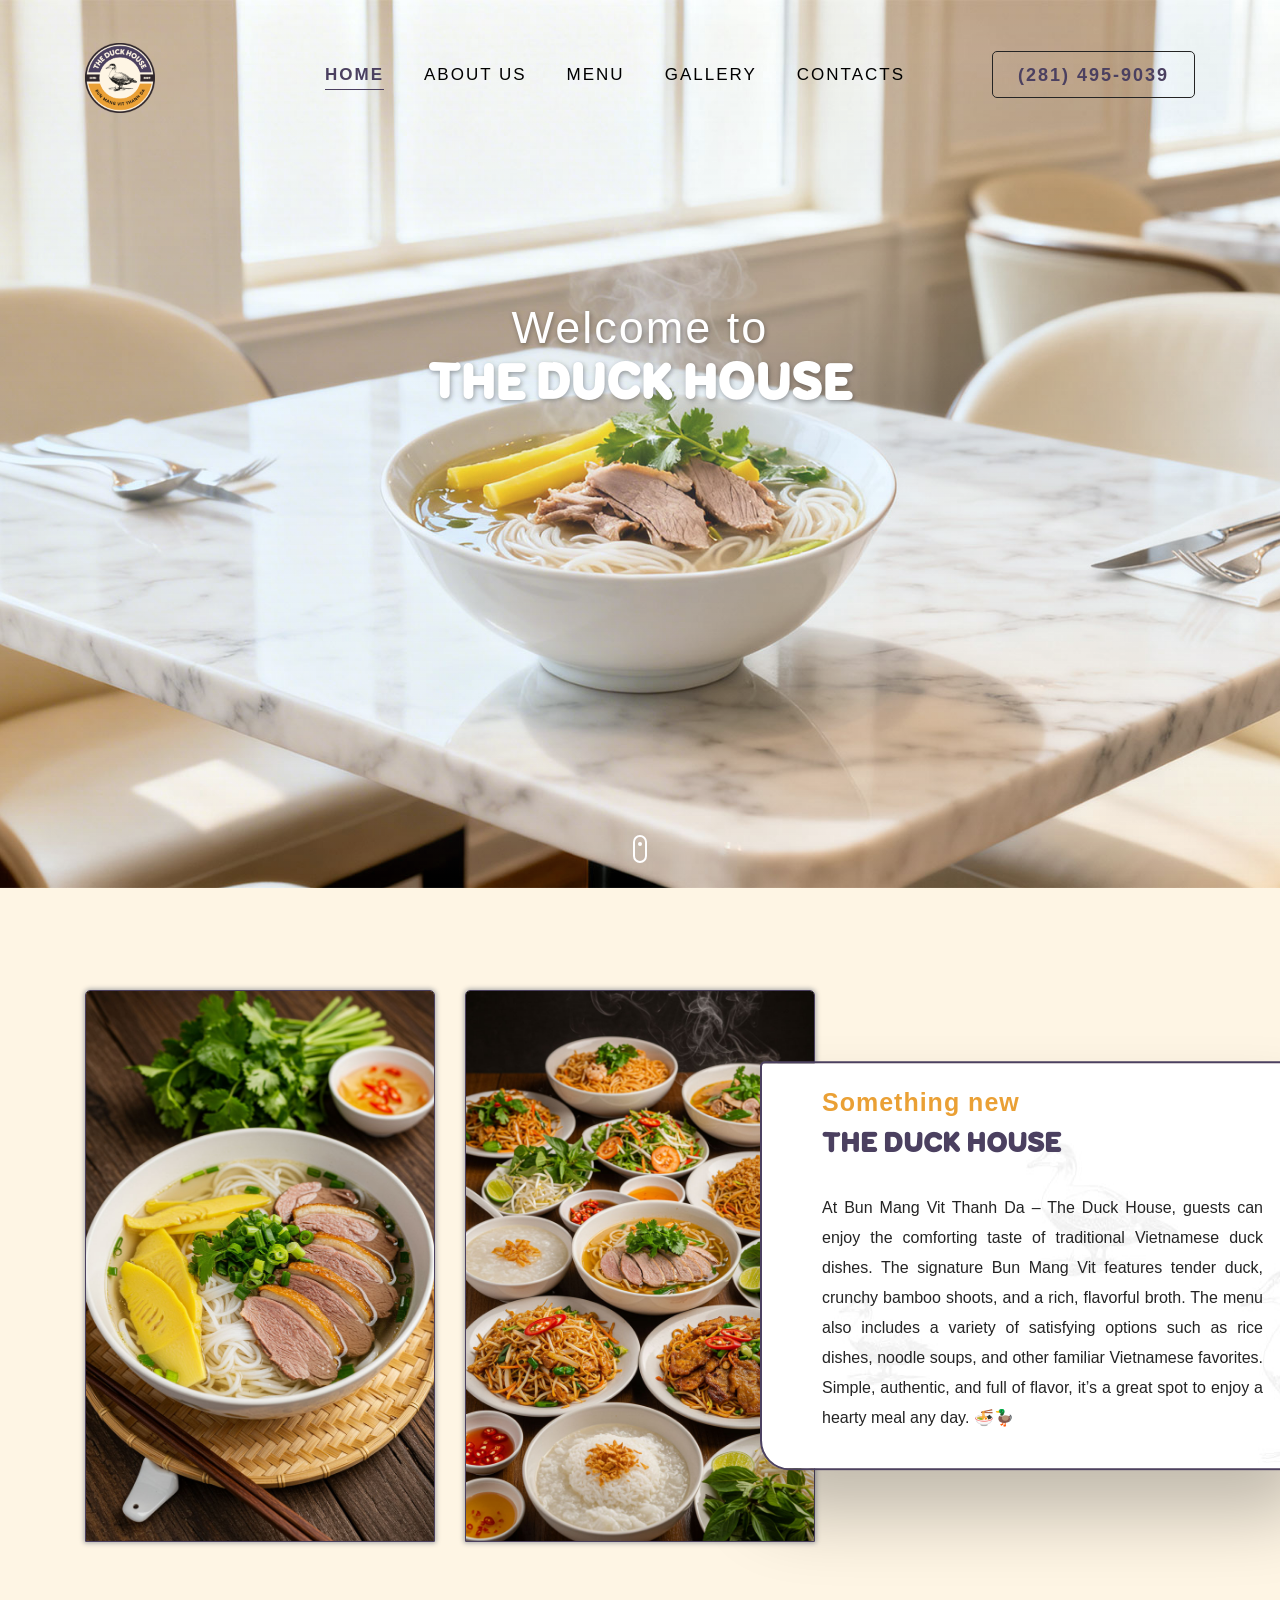
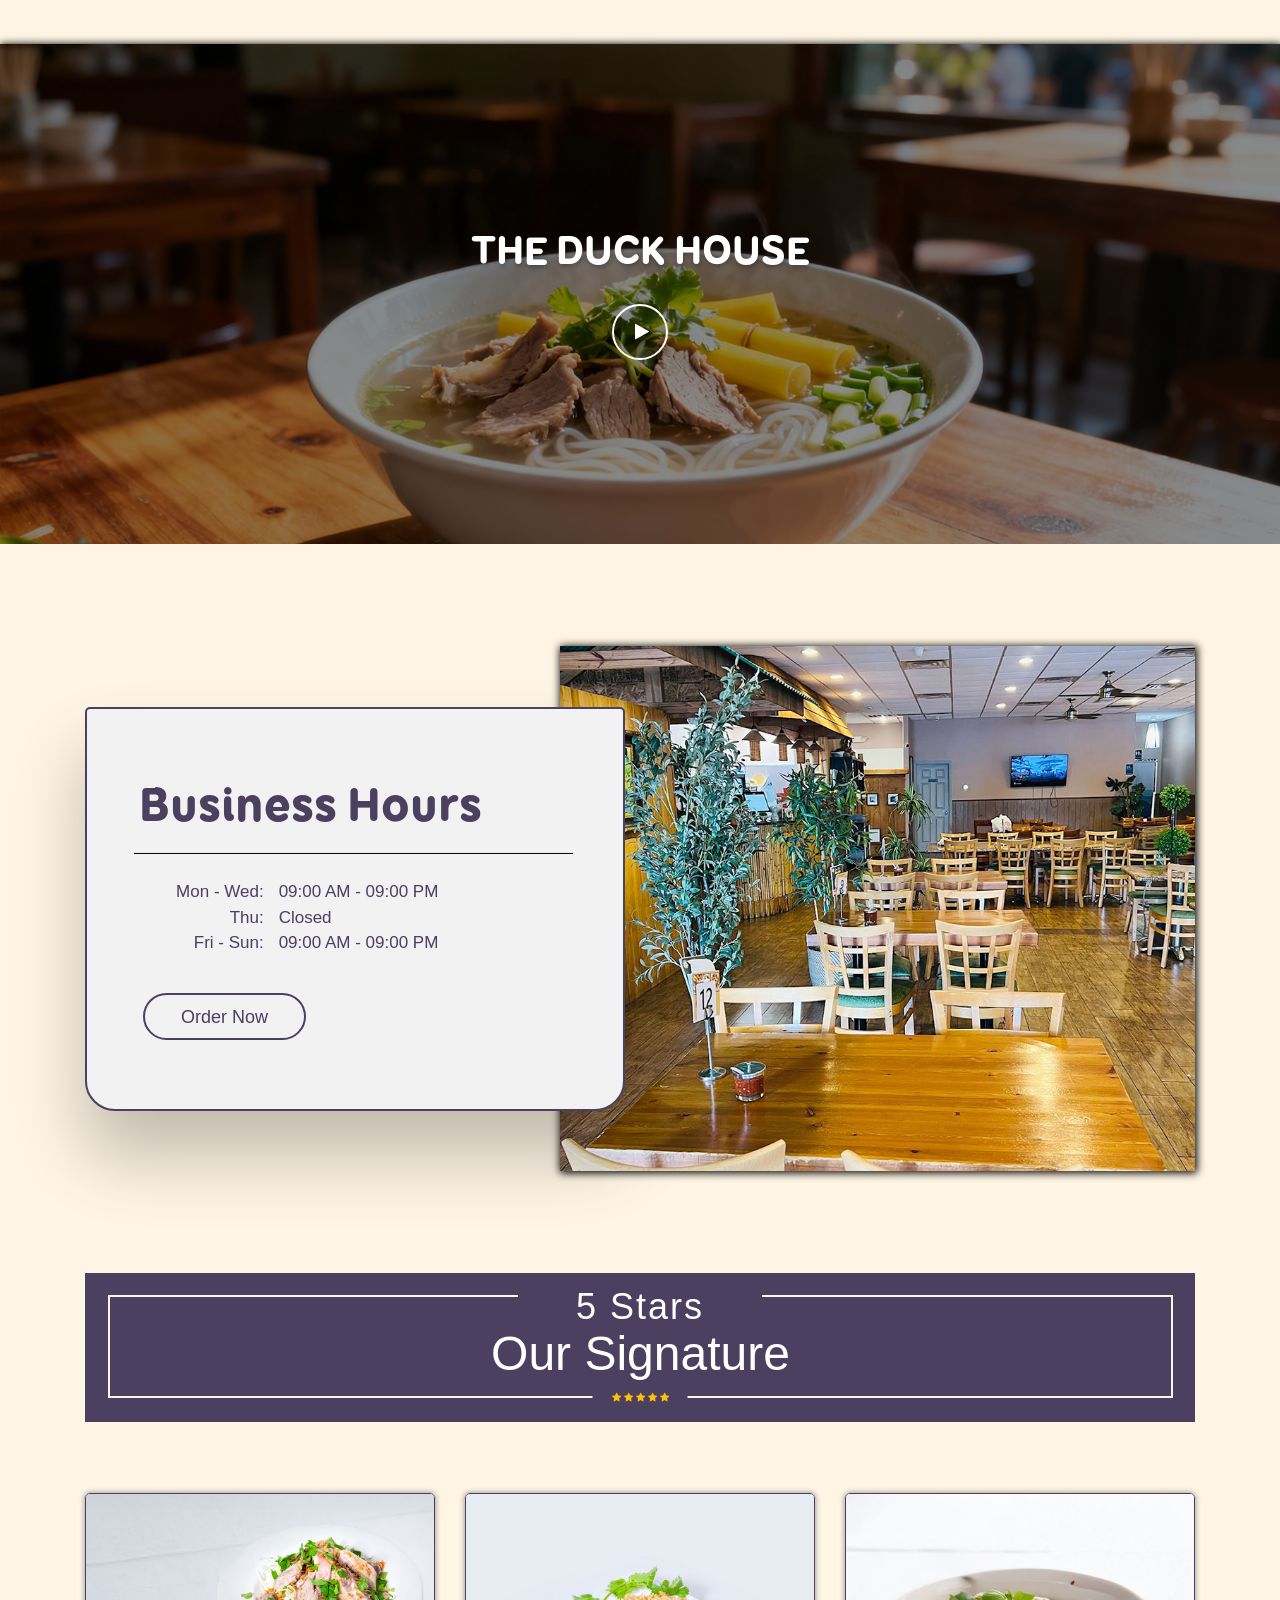
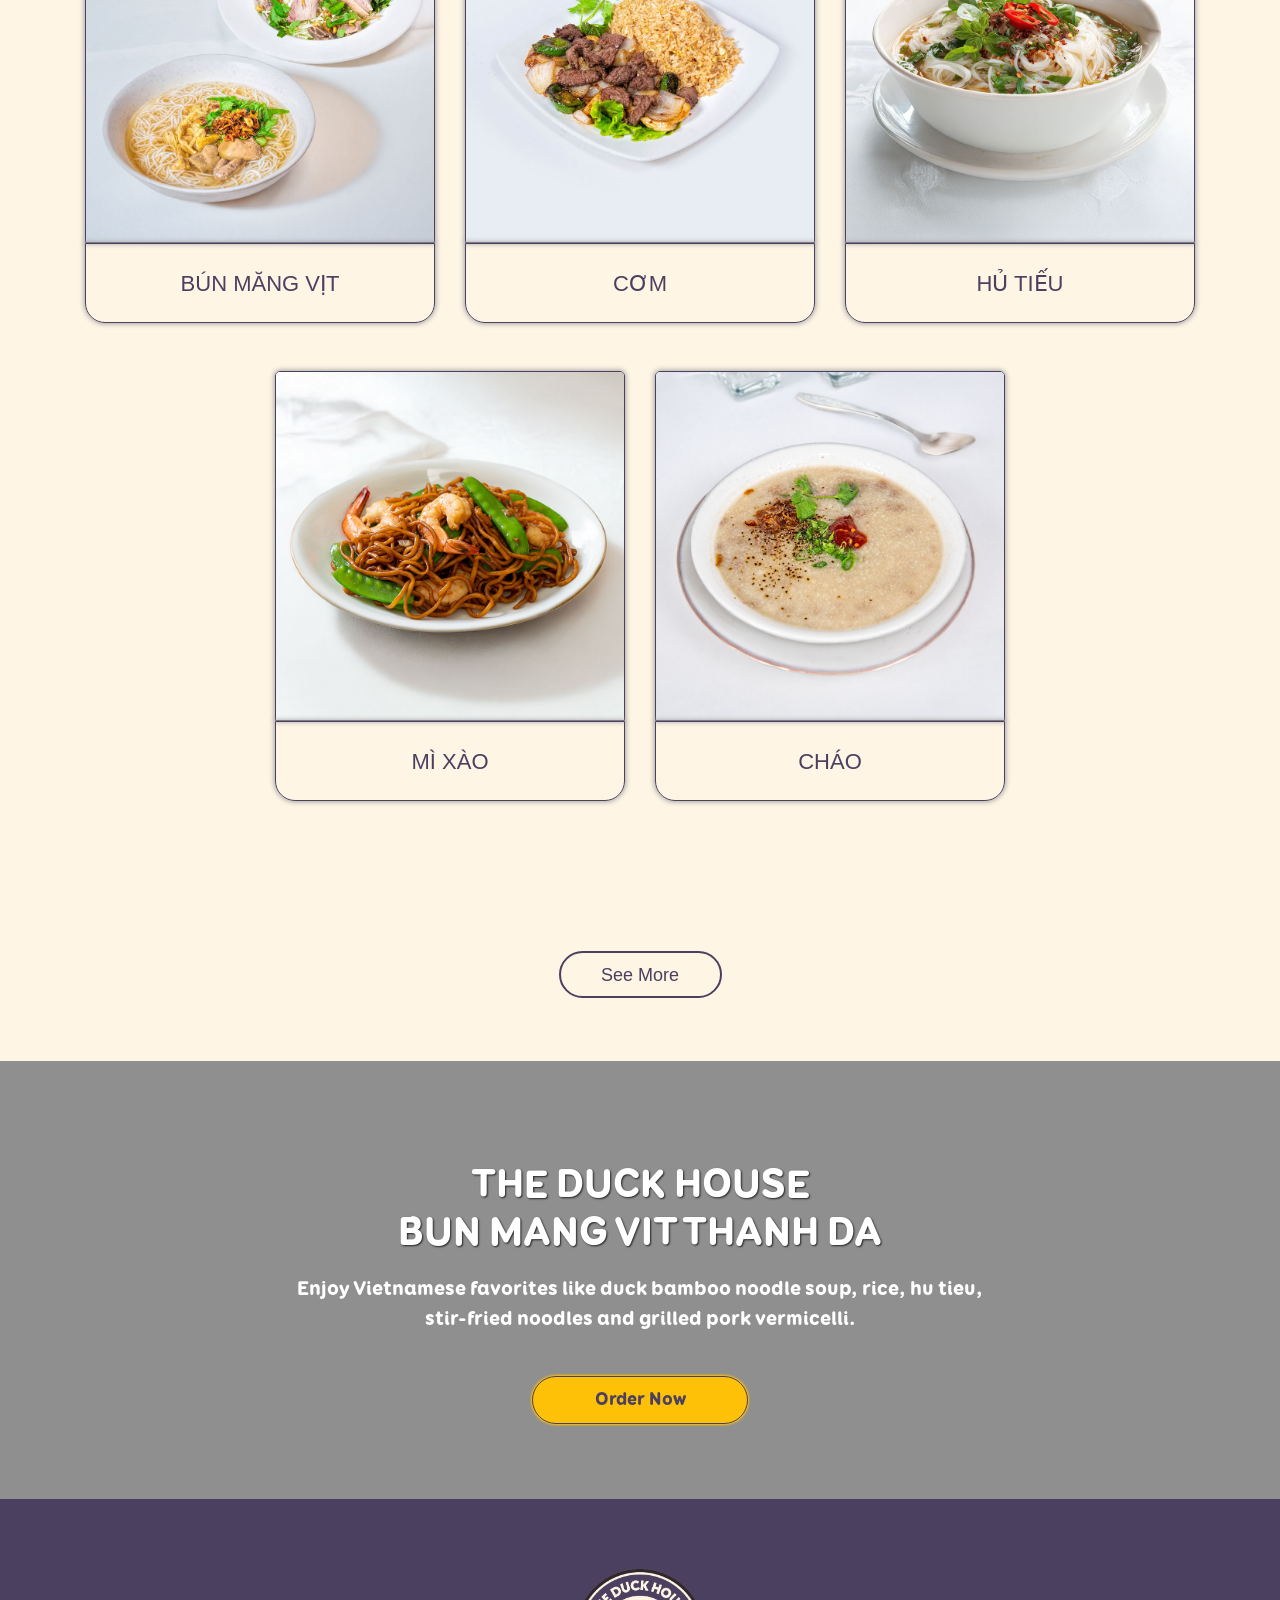
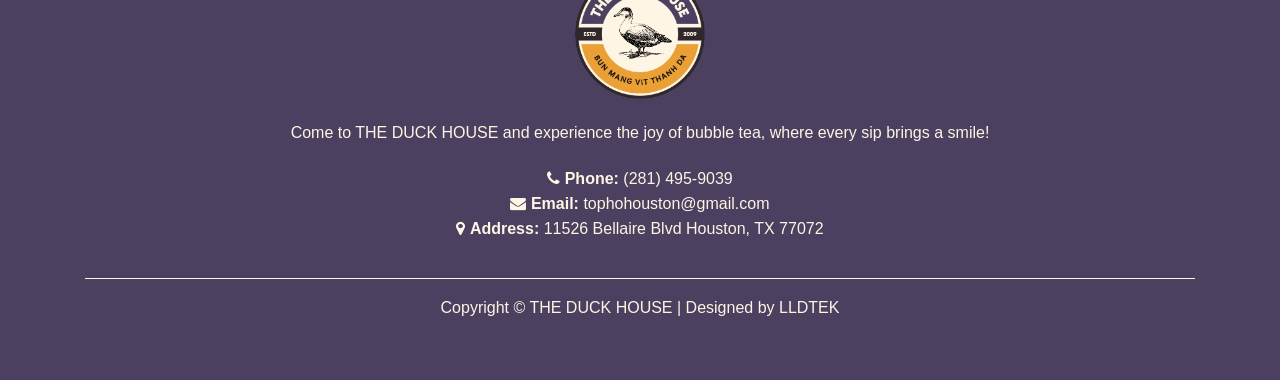
==== index.html @ 7f3cba4d "D-01" ====
<!DOCTYPE html>
<html lang="en">
<head>
<title>BUN MANG VIT THANH DA - THE DUCK HOUSE</title>
<meta charset="utf-8">
<meta http-equiv="X-UA-Compatible" content="IE=edge">
<meta name="description" content="BUN MANG VIT THANH DA - THE DUCK HOUSE">
<meta name="viewport" content="width=device-width, initial-scale=1">

<meta property="og:image" content="images/bun-mang-vit-thanh-da-the-duck-house-thumbnail.jpg">

<link rel="stylesheet" type="text/css" href="styles/bootstrap-4.1.2/bootstrap.min.css">
<link href="plugins/font-awesome-4.7.0/css/font-awesome.min.css" rel="stylesheet" type="text/css">
<link rel="stylesheet" type="text/css" href="plugins/OwlCarousel2-2.2.1/owl.carousel.css">
<link rel="stylesheet" type="text/css" href="plugins/OwlCarousel2-2.2.1/owl.theme.default.css">
<link rel="stylesheet" type="text/css" href="plugins/OwlCarousel2-2.2.1/animate.css">
<link rel="icon" href="images/bun-mang-vit-thanh-da-the-duck-house-favicon.svg">
<link href="plugins/colorbox/colorbox.css" rel="stylesheet" type="text/css">
<link href="plugins/jquery-datepicker/jquery-ui.css" rel="stylesheet" type="text/css">
<link href="plugins/jquery-timepicker/jquery.timepicker.css" rel="stylesheet" type="text/css">
<link rel="stylesheet" href="../../assets/vendors/themify-icons/css/themify-icons.css">    
<link rel="stylesheet" type="text/css" href="styles/main_styles.css">
<link rel="stylesheet" type="text/css" href="styles/responsive.css">

<link href="font/font-main/font-awesome.css" rel="stylesheet" type="text/css">

</head>
<body>

<div class="super_container">
	
	<!-- Header -->

	<header class="header">
		<div class="container">
			<div class="row">
				<div class="col">
					<div class="header_content d-flex flex-row align-items-center justify-content-start">
						<div class="logo">
							<a href="#">
								<img src="images/bun-mang-vit-thanh-da-the-duck-house-logo.png" style="width: 70px">
							</a>
						</div>
						<nav class="main_nav">
							<ul class="d-flex flex-row align-items-center justify-content-start">
								<li><a href="index.html" class="active">home</a></li>
								<li><a href="abouts.html">about us</a></li>
								<li><a href="menu.html">menu</a></li>
								<li><a href="gallery.html">gallery</a></li>
								<li><a href="contacts.html">contacts</a></li>
							</ul>
						</nav>
						<div class="reservations_phone ml-auto"><a href="tel:+1(281) 495-9039" class="phone">(281) 495-9039</a></div>
					</div>
				</div>
			</div>
		</div>
	</header>

	<!-- Hamburger -->
	
	<div class="hamburger_bar trans_400 d-flex flex-row align-items-center justify-content-start">
		<div class="hamburger">
			<div class="menu_toggle d-flex flex-row align-items-center justify-content-start">
				<span>menu</span>
				<div class="hamburger_container">
					<div class="menu_hamburger">
						<div class="line_1 hamburger_lines" style="transform: matrix(1, 0, 0, 1, 0, 0);"></div>
						<div class="line_2 hamburger_lines" style="visibility: inherit; opacity: 1;"></div>
						<div class="line_3 hamburger_lines" style="transform: matrix(1, 0, 0, 1, 0, 0);"></div>
					</div>
				</div>
			</div>
		</div>
	</div>

	<!-- Menu -->

	<div class="menu trans_800">
		<div class="menu_content d-flex flex-column align-items-center justify-content-center text-center">
			<ul>
				<li><a href="index.html" class="active">home</a></li>
				<li><a href="abouts.html">about us</a></li>
				<li><a href="menu.html">menu</a></li>
				<li><a href="gallery.html">gallery</a></li>
				<li><a href="contacts.html">contacts</a></li>
			</ul>
		</div>
		<a href="tel:+1(281) 495-9039" class="menu_reservations_phone ml-auto">(281) 495-9039</a>
	</div>
	
	<!-- Home -->

	<div class="home">
		<div class="parallax_background parallax-window" data-parallax="scroll" data-image-src="images/bun-mang-vit-thanh-da-the-duck-house-banner-02.jpg" data-speed="0.8"></div>
		<div class="overlay-banner"></div>
		<div class="home_container">
			<div class="container">
				<div class="row">
					<div class="col">
						<div class="home_content text-center">
							<div class="home_subtitle page_subtitle">Welcome to</div>
							<div class="home_title"><h1>THE DUCK HOUSE</h1></div>
							<!-- <div class="home_text ml-auto mr-auto">
								<p>Lorem ipsum dolor sit amet, consectetur adipiscing elit. Donec malesuada lorem maximus mauris scelerisque, at rutrum nulla dictum. Ut ac ligula sapien. Suspendisse cursus faucibus finibus.</p>
							</div> -->
						</div>
					</div>
				</div>
			</div>
		</div>
		<div class="scroll_icon"></div>
	</div>

	<!-- Intro -->

	<div class="intro">
		<div class="container">
			<div class="row">
				<div class="col">
					<div class="intro_content" style="background: url(images/bg-02.jpg)">
						<div class="intro_subtitle page_subtitle_1"><b>Something new</b></div>
						<div class="intro_title"><h2>THE DUCK HOUSE</h2></div>
						<div class="intro_text" style="margin-right: -35px">
							<p>
								At Bun Mang Vit Thanh Da – The Duck House, guests can enjoy the comforting taste of traditional Vietnamese duck dishes. The signature Bun Mang Vit features tender duck, crunchy bamboo shoots, and a rich, flavorful broth. The menu also includes a variety of satisfying options such as rice dishes, noodle soups, and other familiar Vietnamese favorites. Simple, authentic, and full of flavor, it’s a great spot to enjoy a hearty meal any day. 🍜🦆
							</p>
						</div>
					</div>
					<div class="row">
						<div class="col-xl-4 col-md-6 intro_col">
							<div class="intro_image"><img src="images/bun-mang-vit-thanh-da-the-duck-house-about-01.jpg" alt=""></div>
						</div>
						<div class="col-xl-4 col-md-6 intro_col">
							<div class="intro_image"><img src="images/bun-mang-vit-thanh-da-the-duck-house-about-02.jpg" alt=""></div>
						</div>
					</div>
				</div>	
			</div>
		</div>
	</div>

	<!-- Video -->

	<div class="video_section">
		<div class="background_image" style="background-image:url(images/bun-mang-vit-thanh-da-the-duck-house-video-thumb.jpg)"></div>
		<div class="overlay-body"></div>
		<div class="video_section_content d-flex flex-column align-items-center justify-content-center text-center">
			<div class="video_section_title">THE DUCK HOUSE</div>
			<div class="video_section_icon"><a class="video_button" href="video/bun-mang-vit-thanh-da-the-duck-house-video-01.mp4"><i class="fa fa-play" aria-hidden="true"></i></a></div>
		</div>
	</div>

	<!-- Signature Dish -->

	<div class="sig">
		<div class="sig_content_container">
			<div class="container">
				<div class="row">
					<div class="col-lg-6">
						<div class="sig_content">
							<!-- <div class="sig_subtitle page_subtitle_1">Something new</div> -->
							<div class="sig_title"><h1>Business Hours</h1></div>
							<!-- <div class="rating_r sig_rating rating_r_5"><i></i><i></i><i></i><i></i><i></i></div> -->
							<hr class="hr-r">
							<!-- <div class="sig_name_container d-flex flex-row align-items-start justify-content-start">
								<div class="sig_name">Pho W/ Beef</div>
								<div class="sig_price ml-auto"></div>
							</div> -->
							<div class="sig_content_list row">								
								<!-- <ul class="d-flex flex-row align-items-center justify-content-start">
									<li>Pork</li>
									<li>Tenderloin</li>
									<li>Green Pepper</li>
									<li>Veggies</li>
								</ul> -->
								<div class="col-5 col-lg-4 text-right text_time">
									<div>Mon - Wed: </div>
									<div>Thu: </div>
									<div>Fri - Sun: </div>
								</div>
								<div class="col-7 col-lg-8 text-left text_time px-0">
									<div>09:00 AM - 09:00 PM</div>
									<div>Closed</div>
									<div>09:00 AM - 09:00 PM</div>
								</div>
							</div>
							<div class="button sig_button trans_200"><a target=_blank href="">Order Now</a></div>
						</div>
					</div>
				</div>
			</div>
		</div>
		<div class="sig_image_container">
			<div class="container">
				<div class="row">
					<div class="col-lg-7 offset-lg-5 some2">
						<div class="sig_image">
							<div class="background_image" style="background-image:url(images/bun-mang-vit-thanh-da-the-duck-house-business-hours-02.jpg)"></div>
							<img src="images/bun-mang-vit-thanh-da-the-duck-house-business-hours-02.jpg" alt="">
						</div>
					</div>
				</div>
			</div>
		</div>
	</div>

	<!-- The Menu -->

	<div class="themenu">
		<div class="container">
			<div class="row">
				<div class="col">
					<div class="themenu_title_bar_container">
						<div class="themenu_stars text-center page_subtitle_2">5 Stars</div>
						<div class="themenu_rating text-center">
							<div class="rating_r rating_r_5"><i></i><i></i><i></i><i></i><i></i></div>
						</div>
						<div class="themenu_title_bar d-flex flex-column align-items-center justify-content-center">
							<div class="themenu_title">Our Signature</div>
						</div>
					</div>
				</div>
			</div>
			
			<div class="row themenu_row justify-content-center">
				<div class="col-lg-4 themenu_column mb-5">
					<div class="intro_image"><img src="images/bun-mang-vit-thanh-da-the-duck-house-menu-bun.jpg" alt=""></div>
					<div class="themenu_col">
						<div class="themenu_col_title">BÚN MĂNG VỊT</div>
					</div>
				</div>
				<div class="col-lg-4 themenu_column mb-5">
					<div class="intro_image"><img src="images/bun-mang-vit-thanh-da-the-duck-house-menu-com.jpg" alt=""></div>
					<div class="themenu_col">
						<div class="themenu_col_title">CƠM</div>
					</div>
				</div>
				<div class="col-lg-4 themenu_column mb-5">
					<div class="intro_image"><img src="images/bun-mang-vit-thanh-da-the-duck-house-menu-hu-tieu.jpg" alt=""></div>
					<div class="themenu_col">
						<div class="themenu_col_title">HỦ TIẾU</div>
					</div>
				</div>
				<div class="col-lg-4 themenu_column mb-5">
					<div class="intro_image"><img src="images/bun-mang-vit-thanh-da-the-duck-house-menu-mi-xao.jpg" alt=""></div>
					<div class="themenu_col">
						<div class="themenu_col_title">MÌ XÀO</div>
					</div>
				</div>
				<div class="col-lg-4 themenu_column mb-5">
					<div class="intro_image"><img src="images/bun-mang-vit-thanh-da-the-duck-house-menu-chao.jpg" alt=""></div>
					<div class="themenu_col">
						<div class="themenu_col_title">CHÁO</div>
					</div>
				</div>
				<!-- <div class="col-lg-4 themenu_column mb-5">
					<div class="intro_image"><img src="images/bun-mang-vit-thanh-da-the-duck-house-menu-appetizer.jpg" alt=""></div>
					<div class="themenu_col">
						<div class="themenu_col_title">APPETIZER</div>
					</div>
				</div>
				<div class="col-lg-4 themenu_column mb-5">
					<div class="intro_image"><img src="images/bun-mang-vit-thanh-da-the-duck-house-menu-salad.jpg" alt=""></div>
					<div class="themenu_col">
						<div class="themenu_col_title">SALAD</div>
					</div>
				</div>
				<div class="col-lg-4 themenu_column mb-5">
					<div class="intro_image"><img src="images/bun-mang-vit-thanh-da-the-duck-house-menu-drink.jpg" alt=""></div>
					<div class="themenu_col">
						<div class="themenu_col_title">DRINKS</div>
					</div>
				</div> -->

							
				
			
				
				<!-- <div class="col-lg-3 themenu_column">
					<div class="intro_image"><img src="images/88-saigon-pho-banh-mi-signature-03-01.jpg" alt=""></div>
					<div class="themenu_col">
						<div class="themenu_col_title">House Special</div>
						<div class="dish_list">
			
							<div class="dish">
								<div class="dish_title_container d-flex flex-xl-row flex-column align-items-start justify-content-start">
									<div class="dish_title">H1. Grilled Pork Chop w/ Rice</div>
									<div class="dish_price">$15.88</div>
								</div>
								<div class="dish_contents">
									<ul class="d-flex flex-row align-items-start justify-content-start flex-wrap">
										<li>Sear-grilled pork chop served w/ sweet and sour salad, cucumbers, tomatoes, and steamed
											white broken rice</li>
									</ul>
								</div>
								<!-- <div class="dish_order"><a href="#">Order Now</a></div> --
							</div>
			
							<div class="dish">
								<div class="dish_title_container d-flex flex-xl-row flex-column align-items-start justify-content-start">
									<div class="dish_title">H2. Grilled Pork w/ Shredded Pork Skin and Egg Meatloaf</div>
									<div class="dish_price">$17.88</div>
								</div>
								<div class="dish_contents">
									<ul class="d-flex flex-row align-items-start justify-content-start flex-wrap">
										<li>Sear-grilled pork chop served w/ sweet and sour salad, cucumbers, tomatoes, shredded
											pork
											skin, egg meatloaf, fish sauce and steamed white broken rice</li>
									</ul>
								</div>
								<!-- <div class="dish_order"><a href="#">Order Now</a></div> --
							</div>
			
							<div class="dish">
								<div class="dish_title_container d-flex flex-xl-row flex-column align-items-start justify-content-start">
									<div class="dish_title">H3. Grilled Pork Vermicelli</div>
									<div class="dish_price">$16.88</div>
								</div>
								<div class="dish_contents">
									<ul class="d-flex flex-row align-items-start justify-content-start flex-wrap">
										<li>Grilled pork meat topped w/ sweet and sour salad, served with shiso and perilla mixed
											salad
											and rice vermicelli</li>
									</ul>
								</div>
								<!-- <div class="dish_order"><a href="#">Order Now</a></div> --
							</div>
			
						</div>
					</div>
					<div class="intro_image"><img src="images/88-saigon-pho-banh-mi-signature-03-02.jpg" alt=""></div>
				
				</div> -->
			</div>
			<div class="row load_more_row">
				<div class="col">
					<div class="button load_more_button ml-auto mr-auto trans_200"><a target=_blank href="menu.html">See More</a></div>
				</div>
			</div><br><br><br>
		</div>		
	</div>

	<!-- Reservations -->

	<div class="reservations text-center">
		<div class="parallax_background parallax-window" data-parallax="scroll" data-image-src="images/bun-mang-vit-thanh-da-the-duck-house-review-01.jpg" data-speed="0.8"></div>
		<div class="overlay-body"></div>
		<div class="container">
			<div class="row justify-content-center">
				<div class="col-lg-8">
					<div class="reservations_content d-flex flex-column align-items-center justify-content-center fontvl">						
						<div class="res_title mb-3">THE DUCK HOUSE<br>BUN MANG VIT THANH DA</div>
						<div class="text-base">Enjoy Vietnamese favorites like duck bamboo noodle soup, rice, hu tieu, stir-fried noodles and grilled pork vermicelli.</div>
						<!-- <div class="res_form_container">
							<form action="#" id="res_form" class="res_form">
								<div class="d-flex flex-sm-row flex-column align-items-center justify-content-start">
									 <input type="text" id="datepicker" class="res_input" required="required"> -->
									<!-- <input type="text" class="res_input timepicker" required="required"> -->
									<!-- <select class="res_select">
										<option disabled="" selected="">2 person</option>
										<option>3 person</option>
										<option>4 person</option>
										<option>5 person</option>
										<option>6 person</option>
									</select> 
								</div>
								<button class="res_button"><a href="tel:+1(000) 000-0000" style="color: #fff">Make a Reservation</a></button>
							</form>
						</div> -->
						<button class="res_button"><a target=_blank href="" style="color: #4b4060">Order Now</a></button>
					</div>
				</div>
			</div>
		</div>		
	</div>

	<!-- Back to top button -->
    <!-- <a class="btn-scroll" id="button-top"><i class="ti-arrow-up"></i></a> -->
    <!-- Button control -->
     

	<footer class="footer">
		<div class="container">
			<div class="row text-center">

				<div class="col-lg-12 footer_col">
					<div class="footer_logo">
						<img src="images/bun-mang-vit-thanh-da-the-duck-house-logo.png" style="width: 130px">
					</div>
					<br>
					<div class="footer_contact_text">
						Come to THE DUCK HOUSE and experience the joy of bubble tea, where every sip brings a smile!
					</div>
					<br>
					<ul>
						<li class="d-flex flex-row align-items-start justify-content-center">
							<div class="footer_contact_text"><i class="fa fa-phone"> </i>
								<b>Phone:</b><a style="color: #fef5e4" href="tel:+1(281) 495-9039"> (281) 495-9039</a></div>
						</li>
						<li class="d-flex flex-row align-items-start justify-content-center">
							<div class="footer_contact_text"><i class="fa fa-envelope"></i>
								<b>Email:</b><a style="color: #fef5e4" target=_blank href="mailto:tophohouston@gmail.com"> tophohouston@gmail.com</a></div>
						</li>
						<li class="d-flex flex-row align-items-start justify-content-center">
							<div class="footer_contact_text"><i class="fa fa-map-marker"></i>
								<b>Address:</b><a style="color: #fef5e4" target=_blank href="https://maps.app.goo.gl/J9MWYykcPsi7WcvD6"> 11526 Bellaire Blvd Houston, TX 77072</a></div>
						</li>
					</ul>
				<br>
				<hr>	
				</div>

				<div class="col-lg-12 footer_col">
					<div class="footer_contact_text">
						Copyright &copy; THE DUCK HOUSE | Designed by <a href="https://lldtek.org" target="_blank" style="color: #fef5e4">LLDTEK</a>
					</div>
				</div>

			</div>
		</div>
	</footer>
	
	
	


	
	
	
	
	
	
	
</div>

<script src="js/jquery-3.2.1.min.js"></script>
<script src="styles/bootstrap-4.1.2/popper.js"></script>
<script src="styles/bootstrap-4.1.2/bootstrap.min.js"></script>
<script src="plugins/greensock/TweenMax.min.js"></script>
<script src="plugins/greensock/TimelineMax.min.js"></script>
<script src="plugins/scrollmagic/ScrollMagic.min.js"></script>
<script src="plugins/greensock/animation.gsap.min.js"></script>
<script src="plugins/greensock/ScrollToPlugin.min.js"></script>
<script src="plugins/OwlCarousel2-2.2.1/owl.carousel.js"></script>
<script src="plugins/easing/easing.js"></script>
<script src="plugins/parallax-js-master/parallax.min.js"></script>
<script src="plugins/colorbox/jquery.colorbox-min.js"></script>
<script src="plugins/jquery-datepicker/jquery-ui.js"></script>
<script src="plugins/jquery-timepicker/jquery.timepicker.js"></script>
<script src="js/custom.js"></script>
</body>
</html>
---- plugins/colorbox/colorbox.css ----
/*
    Colorbox Core Style:
    The following CSS is consistent between example themes and should not be altered.
*/
#colorbox, #cboxOverlay, #cboxWrapper{position:absolute; top:0; left:0; z-index:9999; overflow:hidden; -webkit-transform: translate3d(0,0,0);}
#cboxWrapper {max-width:none;}
#cboxOverlay{position:fixed; width:100%; height:100%;}
#cboxMiddleLeft, #cboxBottomLeft{clear:left;}
#cboxContent{position:relative;}
#cboxLoadedContent{overflow:auto; -webkit-overflow-scrolling: touch;}
#cboxTitle{margin:0;}
#cboxLoadingOverlay, #cboxLoadingGraphic{position:absolute; top:0; left:0; width:100%; height:100%;}
#cboxPrevious, #cboxNext, #cboxClose, #cboxSlideshow{cursor:pointer;}
.cboxPhoto{float:left; margin:auto; border:0; display:block; max-width:none; -ms-interpolation-mode:bicubic;}
.cboxIframe{width:100%; height:100%; display:block; border:0; padding:0; margin:0;}
#colorbox, #cboxContent, #cboxLoadedContent{box-sizing:content-box; -moz-box-sizing:content-box; -webkit-box-sizing:content-box;}

/* 
    User Style:
    Change the following styles to modify the appearance of Colorbox.  They are
    ordered & tabbed in a way that represents the nesting of the generated HTML.
*/
#cboxOverlay
{
    /*background:url(images/overlay.png) repeat 0 0;*/
    background: rgba(0,0,0,0.95);
    opacity: 0.9; filter: alpha(opacity = 90);
}
#colorbox{outline:0;}
    #cboxTopLeft{width:21px; height:21px; background:url(images/controls.png) no-repeat -101px 0;}
    #cboxTopRight{width:21px; height:21px; background:url(images/controls.png) no-repeat -130px 0;}
    #cboxBottomLeft{width:21px; height:21px; background:url(images/controls.png) no-repeat -101px -29px;}
    #cboxBottomRight{width:21px; height:21px; background:url(images/controls.png) no-repeat -130px -29px;}
    #cboxMiddleLeft{width:21px; background:url(images/controls.png) left top repeat-y;}
    #cboxMiddleRight{width:21px; background:url(images/controls.png) right top repeat-y;}
    #cboxTopCenter{height:21px; background:url(images/border.png) 0 0 repeat-x;}
    #cboxBottomCenter{height:21px; background:url(images/border.png) 0 -29px repeat-x;}
    #cboxContent{background:#fff; overflow:hidden;}
        .cboxIframe{background:#fff;}
        #cboxError{padding:50px; border:1px solid #ccc;}
        #cboxLoadedContent{margin-bottom:28px;}
        #cboxTitle{position:absolute; bottom:4px; left:0; text-align:center; width:100%; color:#949494;}
        #cboxCurrent{position:absolute; bottom:4px; left:58px; color:#949494;}
        #cboxLoadingOverlay{background:url(images/loading_background.png) no-repeat center center;}
        #cboxLoadingGraphic{background:url(images/loading.gif) no-repeat center center;}

        /* these elements are buttons, and may need to have additional styles reset to avoid unwanted base styles */
        #cboxPrevious, #cboxNext, #cboxSlideshow, #cboxClose {border:0; padding:0; margin:0; overflow:visible; width:auto; background:none; }
        
        /* avoid outlines on :active (mouseclick), but preserve outlines on :focus (tabbed navigating) */
        #cboxPrevious:active, #cboxNext:active, #cboxSlideshow:active, #cboxClose:active {outline:0;}

        #cboxSlideshow{position:absolute; bottom:4px; right:30px; color:#0092ef;}
        #cboxPrevious{position:absolute; bottom:0; left:0; background:url(images/controls.png) no-repeat -75px 0; width:25px; height:25px; text-indent:-9999px;}
        #cboxPrevious:hover{background-position:-75px -25px;}
        #cboxNext{position:absolute; bottom:0; left:27px; background:url(images/controls.png) no-repeat -50px 0; width:25px; height:25px; text-indent:-9999px;}
        #cboxNext:hover{background-position:-50px -25px;}
        #cboxClose{position:absolute; bottom:0; right:0; background:url(images/controls.png) no-repeat -25px 0; width:25px; height:25px; text-indent:-9999px;}
        #cboxClose:hover{background-position:-25px -25px;}

/*
  The following fixes a problem where IE7 and IE8 replace a PNG's alpha transparency with a black fill
  when an alpha filter (opacity change) is set on the element or ancestor element.  This style is not applied to or needed in IE9.
  See: http://jacklmoore.com/notes/ie-transparency-problems/
*/
.cboxIE #cboxTopLeft,
.cboxIE #cboxTopCenter,
.cboxIE #cboxTopRight,
.cboxIE #cboxBottomLeft,
.cboxIE #cboxBottomCenter,
.cboxIE #cboxBottomRight,
.cboxIE #cboxMiddleLeft,
.cboxIE #cboxMiddleRight {
    filter: progid:DXImageTransform.Microsoft.gradient(startColorstr=#00FFFFFF,endColorstr=#00FFFFFF);
}
---- styles/main_styles.css ----
@charset "utf-8";
/* CSS Document */

/******************************

[Table of Contents]

1. Fonts
2. Body and some general stuff
3. Header
4. Menu
5. Home
6. Intro
7. Video
8. Signature Dish
9. The Menu
10. Reservations
11. Footer


******************************/

/***********
1. Fonts
***********/

@import url('https://fonts.googleapis.com/css?family=Alex+Brush|Great+Vibes|PT+Sans+Narrow:400,700');
@font-face
{
	font-family: 'vl';
	src: url(../font/VLBOOSTERNEXTFY-BLACK.OTF) format('truetype');	
}

.fontvl {
	font-family: vl;
}

/*********************************
2. Body and some general stuff
*********************************/

*
{
	margin: 0;
	padding: 0;
	-webkit-font-smoothing: antialiased;
	-webkit-text-shadow: rgba(0,0,0,.01) 0 0 1px;
	text-shadow: rgba(0,0,0,.01) 0 0 1px;
}
body
{
	font-family: sans-serif;
	font-size: 14px;
	font-weight: 400;
	background: #FFFFFF;
	color: #a5a5a5;
}
div
{
	display: block;
	position: relative;
	-webkit-box-sizing: border-box;
    -moz-box-sizing: border-box;
    box-sizing: border-box;
}
ul
{
	list-style: none;
	margin-bottom: 0px;
}
p
{
	font-family: sans-serif;
	font-size: 16px;
	line-height: 1.875;
	font-weight: 400;
	color: #242424;
	-webkit-font-smoothing: antialiased;
	-webkit-text-shadow: rgba(0,0,0,.01) 0 0 1px;
	text-shadow: rgba(0,0,0,.01) 0 0 1px;
	letter-spacing: 0px;
    word-spacing: 0px;
}
p a
{
	display: inline;
	position: relative;
	color: inherit;
	border-bottom: solid 1px #000;
	-webkit-transition: all 200ms ease;
	-moz-transition: all 200ms ease;
	-ms-transition: all 200ms ease;
	-o-transition: all 200ms ease;
	transition: all 200ms ease;
}
p:last-of-type
{
	margin-bottom: 0;
	text-align: justify;
    margin-right: 0px;
}
a
{
	-webkit-transition: all 200ms ease;
	-moz-transition: all 200ms ease;
	-ms-transition: all 200ms ease;
	-o-transition: all 200ms ease;
	transition: all 200ms ease;
}
a, a:hover, a:visited, a:active, a:link
{
	text-decoration: none;
	-webkit-font-smoothing: antialiased;
	-webkit-text-shadow: rgba(0,0,0,.01) 0 0 1px;
	text-shadow: rgba(0,0,0,.01) 0 0 1px;
	color: #242424;
}
p a:active
{
	position: relative;
	color: #FF6347;
}
p a:hover
{
	color: #5ea6f8;
	font-weight: 700;
}
p a:hover::after
{
	opacity: 0.2;
}
::selection
{
	background: rgba(196, 171, 159, 0.5);
	color: #FFFFFF;
}
p::selection
{
	
}
h1{font-size: 48px;}
h2{font-size: 36px;}
h3{font-size: 24px;}
h4{font-size: 18px;}
h5{font-size: 14px;}
h1, h2, h3, h4, h5, h6
{
	font-family: vl;
	-webkit-font-smoothing: antialiased;
	-webkit-text-shadow: rgba(0,0,0,.01) 0 0 1px;
	text-shadow: rgba(0,0,0,.01) 0 0 1px;
	line-height: 1.2;
	color: #4b4060;
}
h1::selection, 
h2::selection, 
h3::selection, 
h4::selection, 
h5::selection, 
h6::selection
{
	
}
.form-control
{
	color: #db5246;
}
section
{
	display: block;
	position: relative;
	box-sizing: border-box;
}
.clear
{
	clear: both;
}
.clearfix::before, .clearfix::after
{
	content: "";
	display: table;
}
.clearfix::after
{
	clear: both;
}
.clearfix
{
	zoom: 1;
}
.float_left
{
	float: left;
}
.float_right
{
	float: right;
}
.trans_200
{
	-webkit-transition: all 200ms ease;
	-moz-transition: all 200ms ease;
	-ms-transition: all 200ms ease;
	-o-transition: all 200ms ease;
	transition: all 200ms ease;
}
.trans_300
{
	-webkit-transition: all 300ms ease;
	-moz-transition: all 300ms ease;
	-ms-transition: all 300ms ease;
	-o-transition: all 300ms ease;
	transition: all 300ms ease;
}
.trans_400
{
	-webkit-transition: all 400ms ease;
	-moz-transition: all 400ms ease;
	-ms-transition: all 400ms ease;
	-o-transition: all 400ms ease;
	transition: all 400ms ease;
}
.trans_500
{
	-webkit-transition: all 500ms ease;
	-moz-transition: all 500ms ease;
	-ms-transition: all 500ms ease;
	-o-transition: all 500ms ease;
	transition: all 500ms ease;
}
.trans_800
{
	-webkit-transition: all 800ms ease;
	-moz-transition: all 800ms ease;
	-ms-transition: all 800ms ease;
	-o-transition: all 800ms ease;
	transition: all 800ms ease;
}
.fill_height
{
	height: 100%;
}
.super_container
{
	width: 100%;
	overflow: hidden;
}
.prlx_parent
{
	overflow: hidden;
}
.prlx
{
	height: 130% !important;
}
.parallax-window
{
    min-height: 400px;
    background: transparent;
}
.parallax_background
{
	position: absolute;
	top: 0;
	left: 0;
	width: 100%;
	height: 100%;
}
.background_image
{
	position: absolute;
	top: 0;
	left: 0;
	width: 100%;
	height: 100%;
	background-repeat: no-repeat;
	background-size: cover;
	background-position: top;
	box-shadow: 1px 1px 8px 1px #000
}

/* @media (min-width: 1400px) {
	.some2 {
	width: 70% !important;
	}
} */

.nopadding
{
	padding: 0px !important;
}
.page_subtitle
{
	letter-spacing: 2px;
	color: #fff;
	line-height: 0.75;
	text-shadow: 1px 2px 5px #12121260;

}
.page_subtitle_1
{
	font-size: 25px !important;
	letter-spacing: 1px;
	color: #eaa035;
	padding-bottom: 10px;
	line-height: 0.75;
}
.page_subtitle_2
{
	letter-spacing: 2px;
	color: #fff;
	line-height: 0.75;
	text-shadow: rgba(0,0,0,.01) 0 0 1px;
}
.button
{
	width: 163px;
	height: 47px;
	background: transparent;
	border: solid 2px #4b4060;
	text-align: center;
	border-radius: 30px;
}
.button a
{
	display: block;
	font-size: 18px;
	color: #4b4060;
	line-height: 44px;
}
.button:hover
{
	background: #4b4060;
}
.button:hover a
{
	color: #FFFFFF;
}

/*********************************
3. Header
*********************************/

.header
{
	position: fixed;
	top: 0;
	left: 0;
	width: 100%;
	z-index: 100;
	-webkit-transition: all 400ms ease;
	-moz-transition: all 400ms ease;
	-ms-transition: all 400ms ease;
	-o-transition: all 400ms ease;
	transition: all 400ms ease;
}
.header.scrolled
{
	background: #fef5e4;
}
.header_content
{
	width: 100%;
	height: 149px;
	-webkit-transition: all 400ms ease;
	-moz-transition: all 400ms ease;
	-ms-transition: all 400ms ease;
	-o-transition: all 400ms ease;
	transition: all 400ms ease;
}
.header.scrolled .header_content
{
	height: 80px;
}
.logo
{
	-webkit-transform: translateY(3px);
	-moz-transform: translateY(3px);
	-ms-transform: translateY(3px);
	-o-transform: translateY(3px);
	transform: translateY(3px);
}
.logo a
{
	display: block;
}
.logo a > div:first-child
{
	font-size: 36px;
	line-height: 0.75;
	color: #FFFFFF;
}
.logo a > div:last-child
{
	font-size: 12px;
	text-transform: uppercase;
	color: #FFFFFF;
	letter-spacing: 0.680em;
	line-height: 0.75;
	margin-top: 12px;
}
.main_nav
{
	margin-left: 170px;
}
.main_nav ul li:not(:last-child)
{
	margin-right: 40px;
}
.main_nav ul li a
{
	font-size: 17px;
	font-weight: 500;
	color: #000;
	text-transform: uppercase;
	letter-spacing: 2px;
}
.main_nav ul li a:hover
{
	color: #4b4060;
    border-bottom: solid 1px #4b4060;
    padding-bottom: 5px;
}

.active {
	color: #4b4060 !important;
	font-weight: 600 !important;
    border-bottom: solid 1px #4b4060;
    padding-bottom: 5px;
}

.reservations_phone
{
	height: 47px;
	line-height: 43px;
	padding: 2px 25px 0 25px;
	text-align: center;
	border: solid .7px #242424;
	font-size: 16px;
	font-weight: 700;
	color: #242424;
	border-radius: 5px;
}

.reservations_phone .phone 
{
	font-size: 18px;
	color: #4b4060;
	letter-spacing: 2px;
}

.reservations_phone .phone:hover
{
	color: #4b4060;
}

.overlay-banner
{
	background: linear-gradient(#ffffff00, #b0d6ff2e, #00254d00);
	position: absolute;
    top: 0;
    left: 0;
    width: 100%;
    height: 100%;
}

.overlay-body
{
	background: #00000070;
	position: absolute;
    top: 0;
    left: 0;
    width: 100%;
    height: 100%;
}

.hamburger_bar
{
	position: fixed;
	top: 0;
	right: calc((100vw - 690px) / 2 - 15px);
	width: auto;
	height: 149px;
	z-index: 102;
}
.hamburger_bar.scrolled
{
	height: 80px;
}
.hamburger
{
	display: none;
	position: absolute;
	top: 50%;
	-webkit-transform: translateY(-50%);
	-moz-transform: translateY(-50%);
	-ms-transform: translateY(-50%);
	-o-transform: translateY(-50%);
	transform: translateY(-50%);
	right: 0px;
	cursor: pointer;
	padding: 15px;
	z-index: 2;
}
_toggle
{
	display: block;
}
.menu_hamburger
{
	display: block;
	position: relative;
	width: 12px;
	height: 12px;
}
.hamburger_lines
{
	display: block;
	position: absolute;
	left: 0px;
	width: 100%;
	height: 2px;
	background: #4b4060;
	-webkit-transition: all 800ms ease;
	-moz-transition: all 800ms ease;
	-ms-transition: all 800ms ease;
	-o-transition: all 800ms ease;
	transition: all 800ms ease;
	transform-origin: center center;
}
.line_1
{
	top: 0px;
}
.line_2
{
	top: 5px;
}
.line_3
{
	top: 10px;
}
.hamburger.active .line_1
{
	transform: translateY(5px) rotate(45deg) !important;
}
.hamburger.active .line_3
{
	transform: translateY(-5px) rotate(-45deg) !important;
}
.hamburger.active .line_2
{
	opacity: 0 !important;
}
.menu_toggle span
{
	display: block;
	position: relative;
	font-size: 17px;
	font-weight: 700;
	line-height: 12px;
	letter-spacing: 1px;
	text-transform: uppercase;
	color: #4b4060;
}

/*********************************
4. Menu
*********************************/

.menu
{
	position: fixed;
	top: 0;
	left: 0;
	width: 100vw;
	height: 100vh;
	background: #fef5e4;
	z-index: 101;
	visibility: hidden;
	opacity: 0;
	padding-bottom: 100px;
}
.menu.active
{
	visibility: visible;
	opacity: 1;
}
.menu_content
{
	width: 100%;
	height: 100%;
}
.menu_content ul li:not(:last-child)
{
	margin-bottom: 3px;
}
.menu_content ul li
{
	display: block;
}
.menu_content ul li a
{
	display: block;
	font-size: 24px;
	text-transform: uppercase;
	color: #242424;
	font-weight: 500;
	letter-spacing: 2px;
}
.menu_content ul:hover li a
{
	color: rgba(255,255,255,0.5);
}
.menu_content ul li a:hover
{
	color: rgba(255,255,255,1);
}
.menu_reservations_phone
{
	position: absolute;
	left: 50%;
	-webkit-transform: translateX(-50%);
	-moz-transform: translateX(-50%);
	-ms-transform: translateX(-50%);
	-o-transform: translateX(-50%);
	transform: translateX(-50%);
	bottom: 40px;
	height: 47px;
	line-height: 43px;
	padding-left: 25px;
	padding-right: 20px;
	text-align: center;
	border: solid .7px #4b4060;
	font-size: 16px;
	font-weight: 700;
	color: #4b4060;
	white-space: nowrap;
}

/*********************************
5. Home
*********************************/

.home
{
	width: 100%;
	height: 888px;
}
.home_container
{
	position: absolute;
	top: 35%;
	left: 0;
	width: 100%;
}
.home_subtitle
{
	font-size: 45px;
	font-weight: 500;
	line-height: 0.75;
}
.home_title
{
	margin-top: 10px;
}
.home_title h1
{
	font-size: 50px;
	color: #FFFFFF;
	font-weight: 700;
	text-shadow: 1px 2px 5px #12121260;
}
.home_text
{
	max-width: 875px;
	margin-top: 14px;
}
.home_text p
{
	color: #FFFFFF;
}
.scroll_icon
{
	position: absolute;
	left: 50%;
	-webkit-transform: translateX(-50%);
	-moz-transform: translateX(-50%);
	-ms-transform: translateX(-50%);
	-o-transform: translateX(-50%);
	transform: translateX(-50%);
	bottom: 25px;
	width: 14px;
	height: 28px;
	border: solid 2px #FFFFFF;
	border-radius: 7px;
}
.scroll_icon::after
{
	display: block;
	position: absolute;
	top: 5px;
	left: 3px;
	width: 4px;
	height: 4px;
	border-radius: 50%;
	background: #FFFFFF;
	content: '';
	-webkit-animation-name: scroll;
	animation-name: scroll;
	-webkit-animation-duration: 1500ms;
	animation-duration: 1500ms;
	-webkit-animation-iteration-count: infinite;
	animation-iteration-count: infinite;
}
@-webkit-keyframes scroll
{
	0%
	{
		opacity: 1;
	}
	100%
	{
		opacity: 0;
		-webkit-transform: translateY(10px);
		-moz-transform: translateY(10px);
		-ms-transform: translateY(10px);
		-o-transform: translateY(10px);
		transform: translateY(10px);
	}
}
@keyframes scroll
{
	0%
	{
		opacity: 1;
	}
	100%
	{
		opacity: 0;
		-webkit-transform: translateY(10px);
		-moz-transform: translateY(10px);
		-ms-transform: translateY(10px);
		-o-transform: translateY(10px);
		transform: translateY(10px);
	}
}

/*********************************
6. Intro
*********************************/

.intro
{
	width: 100%;
	background: #fef5e4;
	padding-top: 102px;
	padding-bottom: 102px;
}
.intro_image
{
	width: 100%;
}
.intro_image img
{
	max-width: 100%;
	border: solid 1px #4b4060;
    box-shadow: 0px 0px 5px 1px;
	border-top-left-radius: 5px;
    border-top-right-radius: 5px;
}
.intro_content
{
	position: absolute;
	top: 50%;
	-webkit-transform: translateY(-50%);
	-moz-transform: translateY(-50%);
	-ms-transform: translateY(-50%);
	-o-transform: translateY(-50%);
	transform: translateY(-50%);
	right: -165px;
	width: 600px;
	background: #fafdff;
	border: solid 2px #4b4060;
	box-shadow: 0px 45px 70px rgba(0,0,0,0.24);
	z-index: 1;
	padding-top: 30px;
	padding-bottom: 35px;
	padding-left: 60px;
	padding-right: 80px;
	border-top-left-radius: 5px;
    border-top-right-radius: 5px;
	border-bottom-left-radius: 30px;
    border-bottom-right-radius: 30px;
}
.intro_subtitle
{
	font-size: 36px;
}
.intro_title
{
	margin-top: 6px;
}
.intro_title h2
{
	font-size: 28px;
	font-weight: 700;
	color: #4b4060;
}
.intro_text
{
	margin-top: 32px;
}

/*********************************
7. Video
*********************************/

.video_section
{
	width: 100%;
	height: 500px;
}
.video_section_content
{
	width: 100%;
	height: 100%;
}
.video_section_title
{
	font-size: 40px;
    line-height: 1.2;
    color: #FFFFFF;
    /* font-weight: 300; */
    text-shadow: 1px 2px 5px #12121260;
    font-family: vl;
}
.video_section_icon
{
	width: 56px;
	height: 56px;
	border-radius: 50%;
	border: solid 2px #ffffff;
	text-align: center;
	margin-top: 27px;
	text-shadow: 1px 2px 5px #12121260;
}
.video_button
{
	display: block;
	width: 100%;
	height: 100%;
}
.video_button:focus
{
	outline: none;
}
.video_section_icon i
{
	color: #ffffff;
	font-size: 18px;
	line-height: 52px;
	margin-left: 3px;
	text-shadow: 1px 2px 5px #12121260;
}
#colorbox
{
    background-color: #000000;
}

/*********************************
8. Signature Dish
*********************************/
.sig
{
	width: 100%;
	background: #fef5e4;
	padding-top: 102px;
	padding-bottom: 102px;
}
.sig_image
{
	width: 100%;
	height: 525px;
}
.sig_image img
{
	display: none;
	max-width: 100%;
}
.sig_content_container
{
	position: absolute;
	top: 50%;
	left: 0;
	-webkit-transform: translateY(-50%);
	-moz-transform: translateY(-50%);
	-ms-transform: translateY(-50%);
	-o-transform: translateY(-50%);
	transform: translateY(-50%);
	width: 100%;
	z-index: 1;
}
.sig_content
{
	width: 100%;
	background: #f2f2f2;
	border: solid 2px #4b4060;
	box-shadow: 0px 45px 70px rgba(0,0,0,0.24);
	padding-top: 65px;
	padding-left: 47px;
	padding-bottom: 69px;
	padding-right: 50px;
	border-top-left-radius: 5px;
    border-top-right-radius: 5px;
	border-bottom-left-radius: 30px;
    border-bottom-right-radius: 30px;
}
.sig_subtitle
{
	font-size: 36px;
}
.sig_title
{
	margin-top: 6px;
	padding-left: 5px;
}
.text_time
{
	color: #4b4060;
    font-size: 17px;
}
.text-base 
{
	color: #ffffff;
    font-size: 20px;
}
.sig_title h1
{
	font-size: 48px;
}
.sig_rating
{
	margin-top: 13px;
	padding-left: 9px;
}
.rating_r i::before
{
	font-family: 'FontAwesome';
	content: "\f006";
	font-style: normal;
	font-size: 10px;
	color: #ffc107;
}
.rating_r i:not(:last-child)
{
	margin-right: 3px;
}
.rating_r_1 i:first-child::before{content: "\f005";}
.rating_r_2 i:first-child::before{content: "\f005";}
.rating_r_2 i:nth-child(2)::before{content: "\f005";}
.rating_r_3 i:first-child::before{content: "\f005";}
.rating_r_3 i:nth-child(2)::before{content: "\f005";}
.rating_r_3 i:nth-child(3)::before{content: "\f005";}
.rating_r_4 i:first-child::before{content: "\f005";}
.rating_r_4 i:nth-child(2)::before{content: "\f005";}
.rating_r_4 i:nth-child(3)::before{content: "\f005";}
.rating_r_4 i:nth-child(4)::before{content: "\f005";}
.rating_r_5 i:first-child::before{content: "\f005";}
.rating_r_5 i:nth-child(2)::before{content: "\f005";}
.rating_r_5 i:nth-child(3)::before{content: "\f005";}
.rating_r_5 i:nth-child(4)::before{content: "\f005";}
.rating_r_5 i:nth-child(5)::before{content: "\f005";}
.sig_name
{
	font-size: 24px;
	color: #232323;
	padding-left: 9px;
	margin-top: 1px;
}
.sig_price
{
	font-size: 24px;
	color: #232323;
}
.sig_content_list
{
	margin-top: 25px;
	margin-left: -10px;
}
.sig_content_list ul li:not(:last-child)::after
{
	display: inline-block;
	content: '/';
	font-size: 16px;
	color: #636363;
	margin-left: 5px;
	margin-right: 5px;
}
.sig_content_list ul li
{
	font-size: 16px;
	color: #636363;
}
.sig_button
{
	margin-left: 9px;
	margin-top: 37px;
}

/*********************************
9. The Menu
*********************************/

.themenu
{
	width: 100%;
	background: #fef5e4;
}
.themenu_title_bar_container
{
	width: 100%;
	background: #4b4060;
	padding-left: 23px;
	padding-top: 22px;
	padding-bottom: 24px;
	padding-right: 22px;
}
.themenu_title_bar
{
	width: 100%;
	height: 103px;
	border: solid 2px #fef5e4;
}
.themenu_title
{
	font-size: 48px;
	color: #FFFFFF;
	margin-top: 14px;
}
.themenu_stars
{
	position: absolute;
	top: 20px;
	left: 50%;
	-webkit-transform: translateX(-50%);
	-moz-transform: translateX(-50%);
	-ms-transform: translateX(-50%);
	-o-transform: translateX(-50%);
	transform: translateX(-50%);
	width: 244px;
	background: #4b4060;
	font-size: 36px;
	z-index: 1;
}
.themenu_rating
{
	position: absolute;
	left: 50%;
	-webkit-transform: translateX(-50%);
	-moz-transform: translateX(-50%);
	-ms-transform: translateX(-50%);
	-o-transform: translateX(-50%);
	transform: translateX(-50%);
	bottom: 15px;
	width: 95px;
	background: #4b4060;
	z-index: 1;
}
.themenu_col
{
	width: 100%;
	/* padding-left: 33px;
	padding-top: 39px;
	padding-right: 28px;
	padding-bottom: 44px; */
	padding: 10px 0px;
	text-align: center;
	border: solid 1px #4b4060;
	box-shadow: 0px 0px 5px 1px;
	border-bottom-left-radius: 20px;
    border-bottom-right-radius: 20px;
}
.themenu_row
{
	margin-top: 71px;
	padding-bottom: 102px;
}
.themenu_col_title
{
	/* display: inline-block; */
	height: 58px;
	display: flex;
	align-items: center;
	justify-content: center;
	/* padding-left: 11px;
	padding-right: 16px;
	border: solid 2px #c4ab9f;
	font-size: 36px;
	line-height: 54px;
	color: #c4ab9f; */
	color: #4b4060;
	font-size: 22px;
}
.dish_list
{
	margin-top: 44px;
}
.dish:not(:last-child)
{
	margin-bottom: 25px;
}
.dish_title,
.dish_price
{
	font-size: 18px;
	color: #232323;
}
.dish_price
{
	margin-left: auto;
}
.dish_contents
{
	margin-top: 3px;
}
.dish_contents ul li
{
	font-size: 14px;
	color: #636363;
}
.dish_contents ul li:not(:last-child)::after
{
	display: inline-block;
	content: '/';
	margin-left: 3px;
	margin-right: 3px;
	font-size: 14px;
	color: #636363;
}
.dish_order
{
	margin-top: 10px;
}
.dish_order a
{
	position: relative;
	font-size: 18px;
	color: #b49383;
}
.dish_order a::after
{
	display: block;
	position: absolute;
	left: 0;
	bottom: 0;
	width: 100%;
	height: 1px;
	background: #b49383;
	content: '';
	visibility: hidden;
	opacity: 0;
}
.dish_order a:hover::after
{
	visibility: visible;
	opacity: 1;
}

/*********************************
10. Reservations
*********************************/

.reservations
{
	width: 100%;
	padding-top: 101px;
	padding-bottom: 75px;
}
.res_stars
{
	font-size: 36px;
	font-weight: normal;
}
.res_title
{
	/* font-size: 48px;
	color: #FFFFFF;
	font-weight: 400;
	line-height: 0.75;
	margin-top: 17px; */

	font-size: 40px;
    color: #ffffff;
    line-height: 1.2;
    text-shadow: 1px 1px 2px #242424;
}
.res_form_container
{
	margin-top: 72px;
}
.res_input
{
	background: transparent;
	width: 210px;
	height: 52px;
	border: solid 2px #c4ab9f;
	font-size: 16px;
	color: #FFFFFF;
	padding-left: 25px;
	outline: none;
}
.res_input:not(:last-child)
{
	margin-right: 16px;
}
.res_select
{
	-webkit-appearance: none;
    -moz-appearance: none;
    -ms-appearance: none;
    -o-appearance: none;
    appearance: none;
    -webkit-box-shadow: 0px 0px 0px rgba(0, 0, 0, 0);
    -webkit-user-select: none;
    background: transparent;
	width: 210px;
	height: 52px;
	border: solid 2px #c4ab9f;
	font-size: 16px;
	color: #FFFFFF;
	padding-left: 25px;
	outline: none;
	border-radius: 5px;
}
.res_select option
{
	color: #282828;
}
.res_button
{
	width: 216px;
	height: 48px;
	background: #ffc107;
	color: #FFFFFF;
	border: none;
	outline: none;
	margin-top: 42px;
	font-size: 18px;
	cursor: pointer;
	border-radius: 50px;
	border: solid 1px #4b4060;
    box-shadow: 0 0 2px 1px #ffc107;
}

.res_button:hover
{
	background: #fff;
	border: solid 2px #4b4060;
	outline: none;
	box-shadow: 0 0 2px 1px #4b4060;
}

.res_button:hover a
{
	color: #4b4060 !important;
}

/*********************************
11. Footer
*********************************/

.footer
{
	width: 100%;
	background: #4b4060;
	padding-top: 70px;
	padding-bottom: 60px;
}
.footer_logo_title
{
	font-size: 57px;
	line-height: 0.75;
	color: #FFFFFF;
}
.footer_logo_subtitle
{
	font-size: 19px;
	text-transform: uppercase;
	color: #FFFFFF;
	letter-spacing: 0.680em;
	line-height: 0.75;
	margin-top: 17px;
}
.copyright
{
	font-size: 13px;
	color: rgba(255,255,255,0.41);
	line-height: 0.75;
	margin-top: 22px;
}
.footer_about p
{
	color: #000;
}
.footer_contact ul li:not(:last-child)
{
	margin-bottom: 15px;
}
.footer_contact_title
{
	width: 61px;
	height: 21px;
	font-size: 16px;
	color: #000;
	line-height: 21px;
	background: #b8e3ff;
	padding-left: 8px;
	margin-right: 11px;
}
.footer_contact_text
{
	font-size: 16px;
	color: #fef5e4;
	line-height: 25px;
}
.footer_contact_text a{
	font-size: 16px;
	color: #242424;
	font-family: sans-serif;
}
.footer_contact_text a:hover{
	color: #3d7ac7;
}

.footer_contact ul li div:last-child
{
	white-space: nowrap;
}

/* Button control */

.btn-scroll {
	display: inline-block;
	background-color: #000;
	border: solid 1px #fff;
	color: #fff !important;
	width: 40px;
	height: 40px;
	line-height: 40px;
	text-align: center;
	border-radius: 10px;
	position: fixed;
	transition: background-color .3s, 
	  opacity .5s, visibility .5s;
	opacity: 0;
	visibility: hidden;
	z-index: 1000;
  }
  
  #button-top {
	bottom: 8%;
	right: 15px;
  }
  
  #button-home {
	bottom: 250px;
	left: 15px;
  }
  
  #button-hotline {
	bottom: 200px;
	left: 15px;
	line-height: 35px;
  }
  
  .btn-scroll::after {
	font-family: FontAwesome;
	font-weight: normal;
	font-style: normal;
	font-size: 2em;
	line-height: 50px;
	color: #fff;
  }
  .btn-scroll:hover {
	cursor: pointer;
	background-color: #fdfdfd;
	color: #000 !important;
	border: solid 1px #000;
  }
  .btn-scroll:active {
	background-color: #242424;
  }
  .btn-scroll.show {
	opacity: 1;
	visibility: visible;
  }
  
  /* End Button control */

  .hr-r {
	border: none;
	/* border-bottom: 1px solid #000; */
	height: 1px;
	background-color: #000;
  }
---- styles/responsive.css ----
@charset "utf-8";
/* CSS Document */

/******************************

[Table of Contents]

1. 1600px
2. 1440px
3. 1280px
4. 1199px
5. 1024px
6. 991px
7. 959px
8. 880px
9. 768px
10. 767px
11. 539px
12. 479px
13. 400px

******************************/

/************
1. 1600px
************/

@media only screen and (max-width: 1600px)
{
	.intro_content
	{
		width: 550px;
		right: -100px;
	}
}

/************
2. 1440px
************/

@media only screen and (max-width: 1440px)
{
	
}

/************
3. 1380px
************/

@media only screen and (max-width: 1380px)
{
	
}

/************
3. 1280px
************/

@media only screen and (max-width: 1280px)
{
	
}

/************
4. 1199px
************/

@media only screen and (max-width: 1199px)
{
	.main_nav
	{
		margin-left: 70px;
	}
	.main_nav ul li:not(:last-child)
	{
		margin-right: 35px;
	}
	.intro_content
	{
		position: relative;
		top: auto;
		-webkit-transform: none;
		-moz-transform: none;
		-ms-transform: none;
		-o-transform: none;
		transform: none;
		right: auto;
		margin-bottom: 102px;
		width: 100%;
	}
	.dish_price
	{
		margin-left: 0px;
	}
}

/************
4. 1100px
************/

@media only screen and (max-width: 1100px)
{
	
}

/************
5. 1024px
************/

@media only screen and (max-width: 1024px)
{
	
}

/************
6. 991px
************/

@media only screen and (max-width: 991px)
{
	.hamburger
	{
		display: block;
	}
	.hamburger_bar
	{
		display: block;
	}
	.main_nav,
	.reservations_phone
	{
		display: none;
	}
	.sig_content_container
	{
		position: relative;
		top: auto;
		left: auto;
		-webkit-transform: none;
		-moz-transform: none;
		-ms-transform: none;
		-o-transform: none;
		transform: none;
		width: 100%;
		z-index: 1;
		margin-bottom: 102px;
	}
	.sig_image
	{
		height: auto;
	}
	.sig_image .background_image
	{
		display: none;
	}
	.sig_image img
	{
		display: block;
	}
	.themenu_column:not(:last-child)
	{
		margin-bottom: 80px;
	}
	.footer_col:not(:last-child)
	{
		margin-bottom: 80px;
	}
}

/************
7. 959px
************/

@media only screen and (max-width: 959px)
{
	
}

/************
8. 880px
************/

@media only screen and (max-width: 880px)
{
	
}

/************
9. 768px
************/

@media only screen and (max-width: 768px)
{
	
}

/************
10. 767px
************/

@media only screen and (max-width: 767px)
{
	.hamburger_bar
	{
		right: calc((100vw - 510px) / 2 - 15px);
	}
	.home_subtitle
	{
		font-size: 48px;
	}
	.home_title h1
	{
		font-size: 56px;
	}
	.intro_content
	{
		padding-left: 49px;
	}
	.intro_col:not(:last-child)
	{
		margin-bottom: 30px;
	}
	.res_input,
	.res_select
	{
		width: 150px;
	}
}

/************
11. 575px
************/

@media only screen and (max-width: 575px)
{
	p
	{
		font-size: 16px;
	}
	.header_content,
	.header.scrolled .header_content
	{
		height: 80px;
	}
	.hamburger_bar
	{
		right: 0px;
		height: 80px;
	}
	.hamburger_bar.scrolled
	{
		height: 80px;
	}
	.home
	{
		height: 500px;
	}
	.home_subtitle
	{
		font-size: 29px;
	}
	.home_title h1
	{
		font-size: 36px;
	}
	.intro_content
	{
		padding-left: 30px;
        padding-right: 65px;
	}
	.intro_subtitle
	{
		font-size: 20px !important;
	}
	.intro_title h2
	{
		font-size: 30px;
	}
	.intro_text
	{
		margin-top: 24px;
	}
	.sig_content_container
	{
		margin-bottom: 82px;
	}
	.sig_content
	{
		padding-left: 30px;
		padding-right: 30px;
		padding-top: 52px;
		padding-bottom: 62px;
	}
	.sig_subtitle
	{
		font-size: 20px !important;
	}
	.sig_title h1
	{
		font-size: 36px;
	}
	.sig_name,
	.sig_price
	{
		font-size: 20px;
	}
	.themenu_stars
	{
		width: 164px;
		font-size: 28px;
	}
	.themenu_title
	{
		font-size: 36px;
	}
	.res_stars
	{
		font-size: 30px;
	}
	.res_title
	{
		font-size: 36px;
	}
	.res_form_container
	{
		width: 100%;
		margin-top: 60px;
	}
	.res_input:not(:last-child)
	{
		margin-right: 0px;
		margin-bottom: 12px;
	}
	.res_input,
	.res_select
	{
		width: 100%;
	}
	.footer_logo_title
	{
		font-size: 36px;
	}
	.footer_logo_subtitle
	{
		font-size: 12px;
	}
	.footer_contact_title,
	.footer_contact_text
	{
		font-size: 14px;
	}
}

/************
11. 539px
************/

@media only screen and (max-width: 539px)
{
	
}

/************
12. 480px
************/

@media only screen and (max-width: 480px)
{
	
}

/************
13. 479px
************/

@media only screen and (max-width: 479px)
{
	
}

/************
14. 400px
************/

@media only screen and (max-width: 400px)
{
	
}
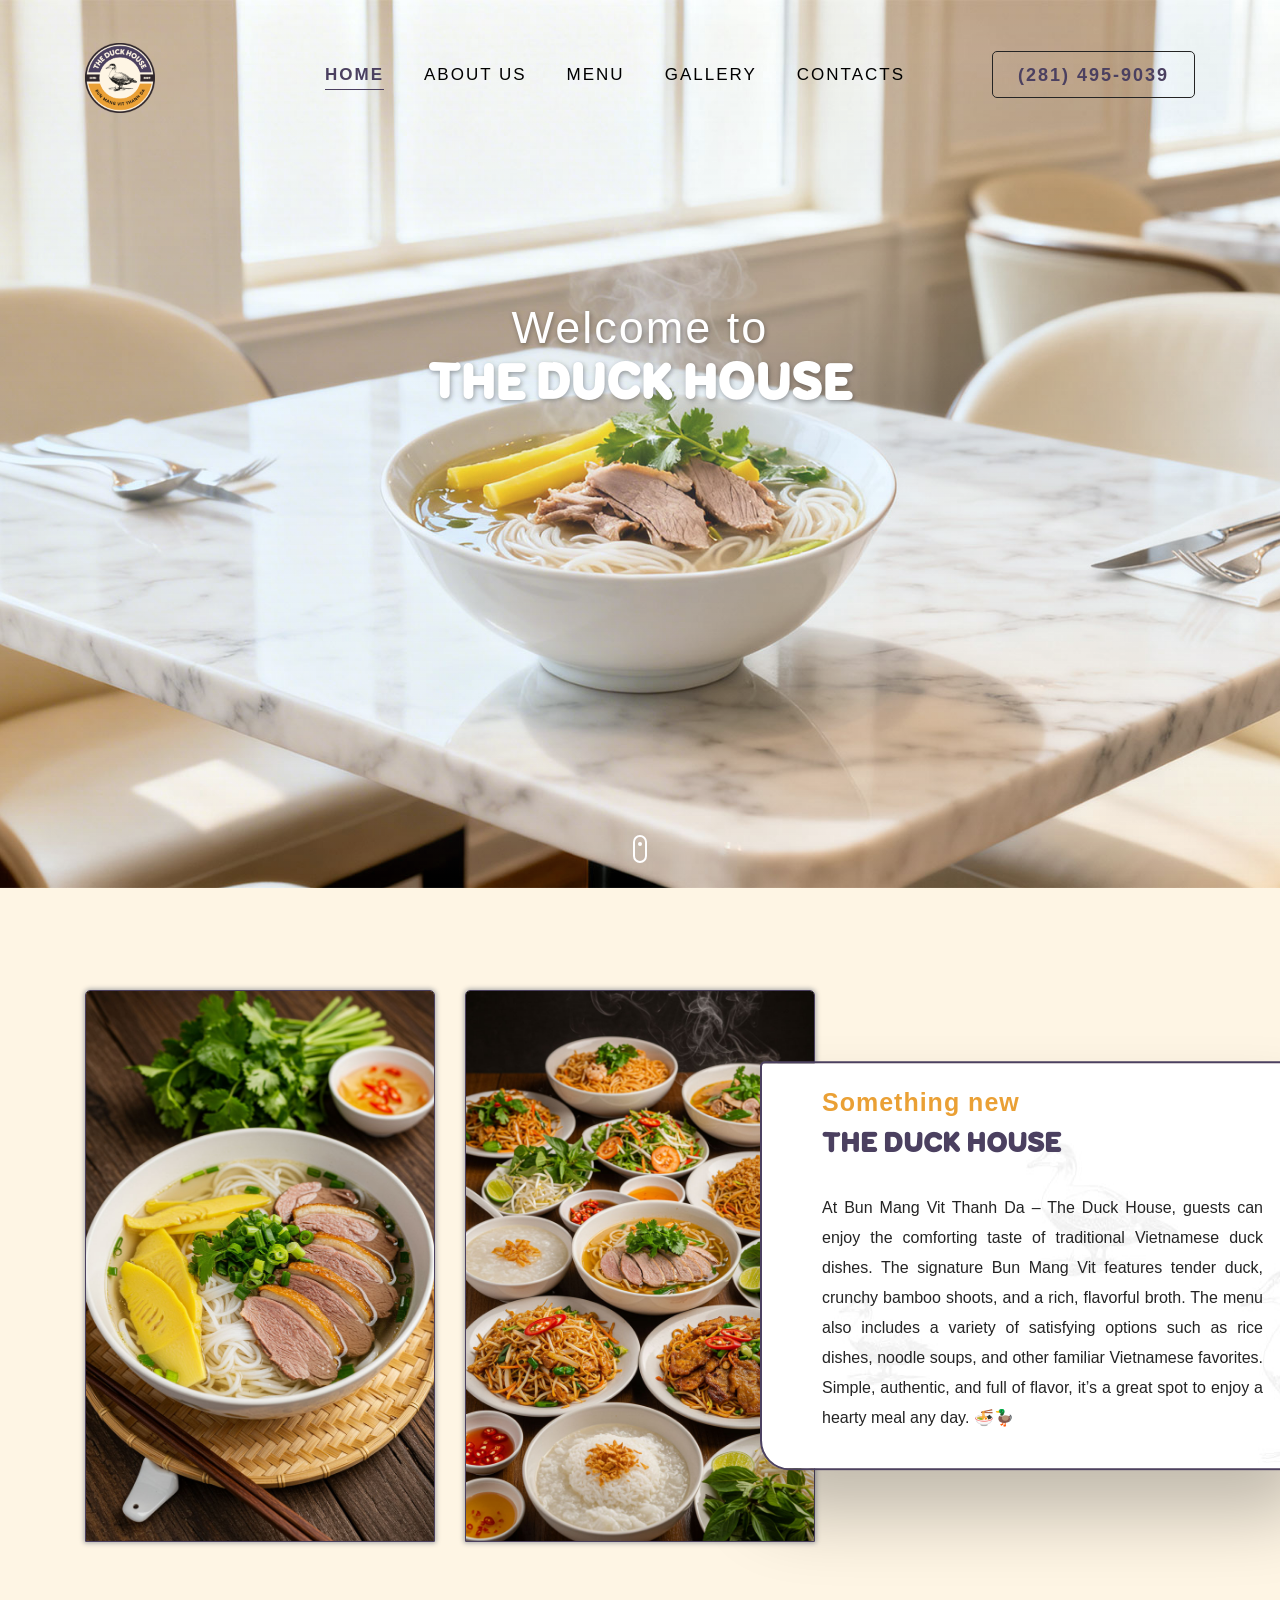
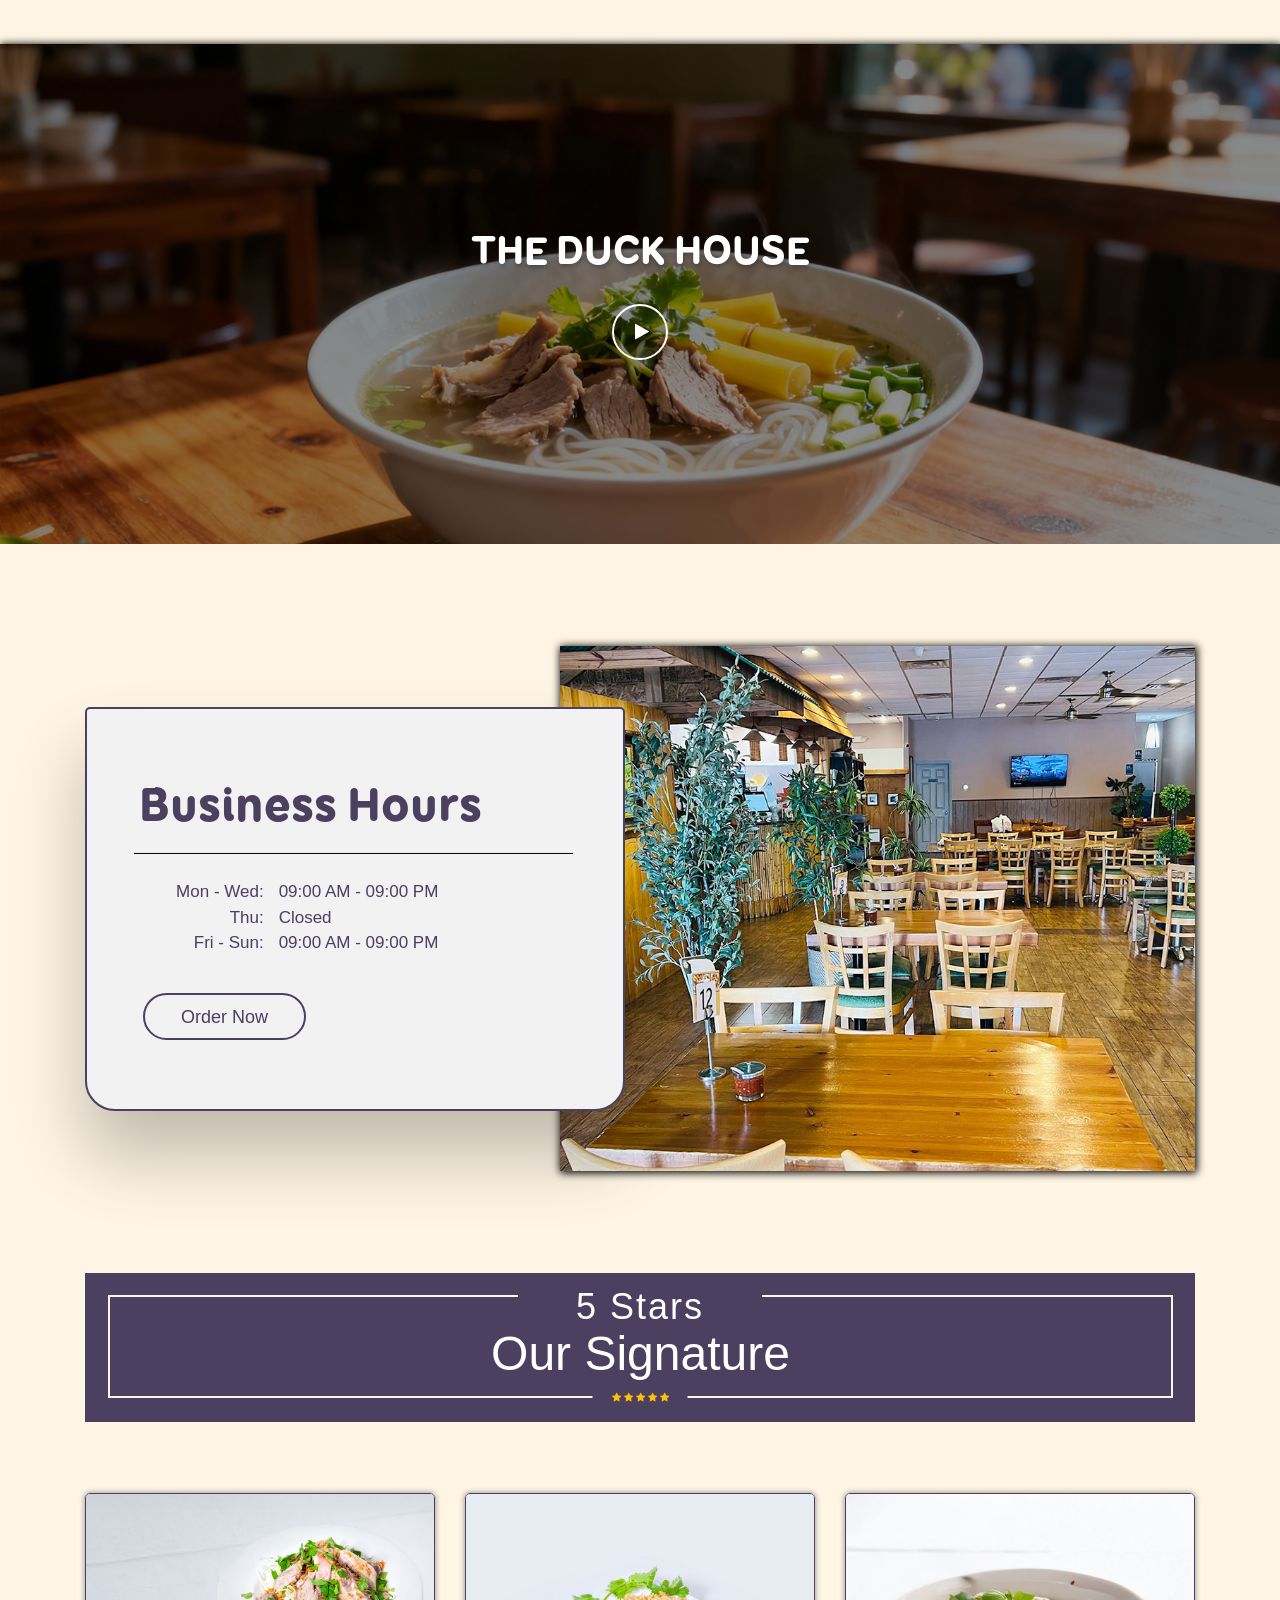
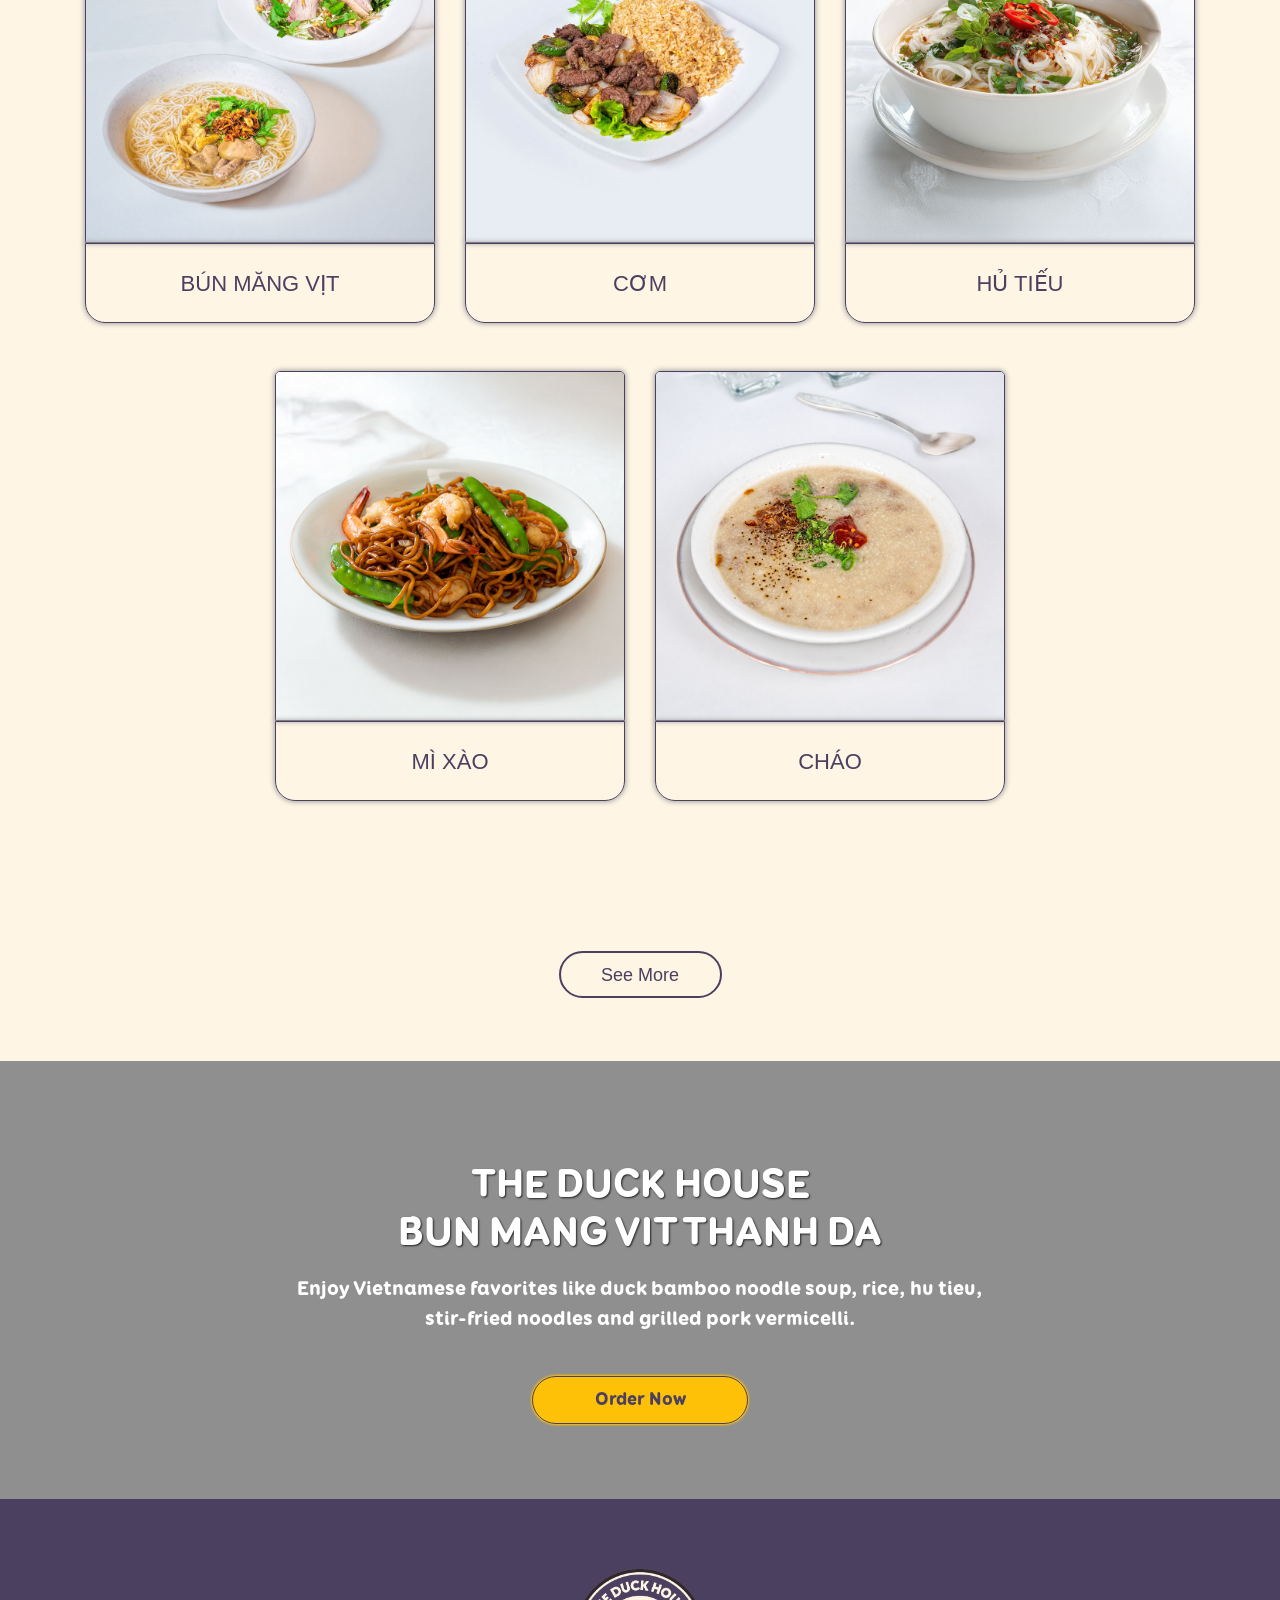
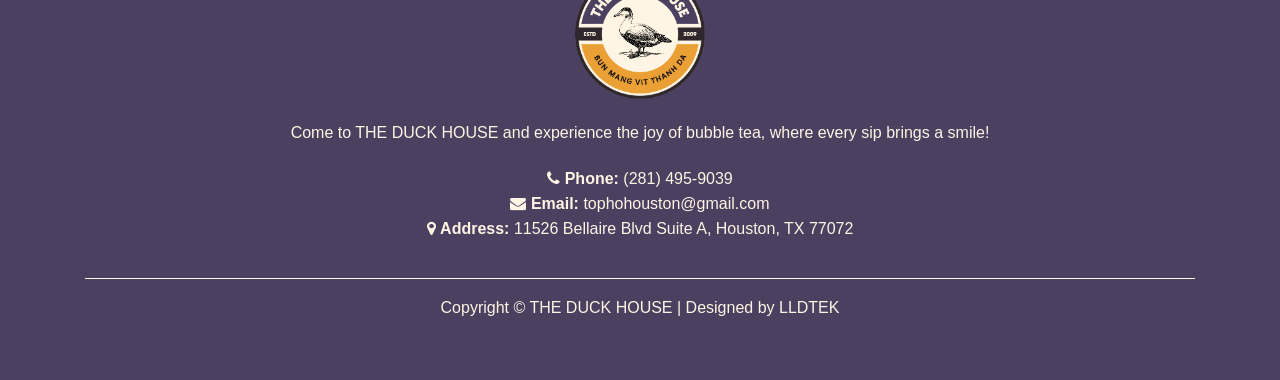
==== commit 33a615ca: "20260317-01" ====
--- a/index.html
+++ b/index.html
@@ -404,7 +404,7 @@
 						</li>
 						<li class="d-flex flex-row align-items-start justify-content-center">
 							<div class="footer_contact_text"><i class="fa fa-map-marker"></i>
-								<b>Address:</b><a style="color: #fef5e4" target=_blank href="https://maps.app.goo.gl/J9MWYykcPsi7WcvD6"> 11526 Bellaire Blvd Houston, TX 77072</a></div>
+								<b>Address:</b><a style="color: #fef5e4" target=_blank href="https://maps.app.goo.gl/J9MWYykcPsi7WcvD6"> 11526 Bellaire Blvd Suite A, Houston, TX 77072</a></div>
 						</li>
 					</ul>
 				<br>
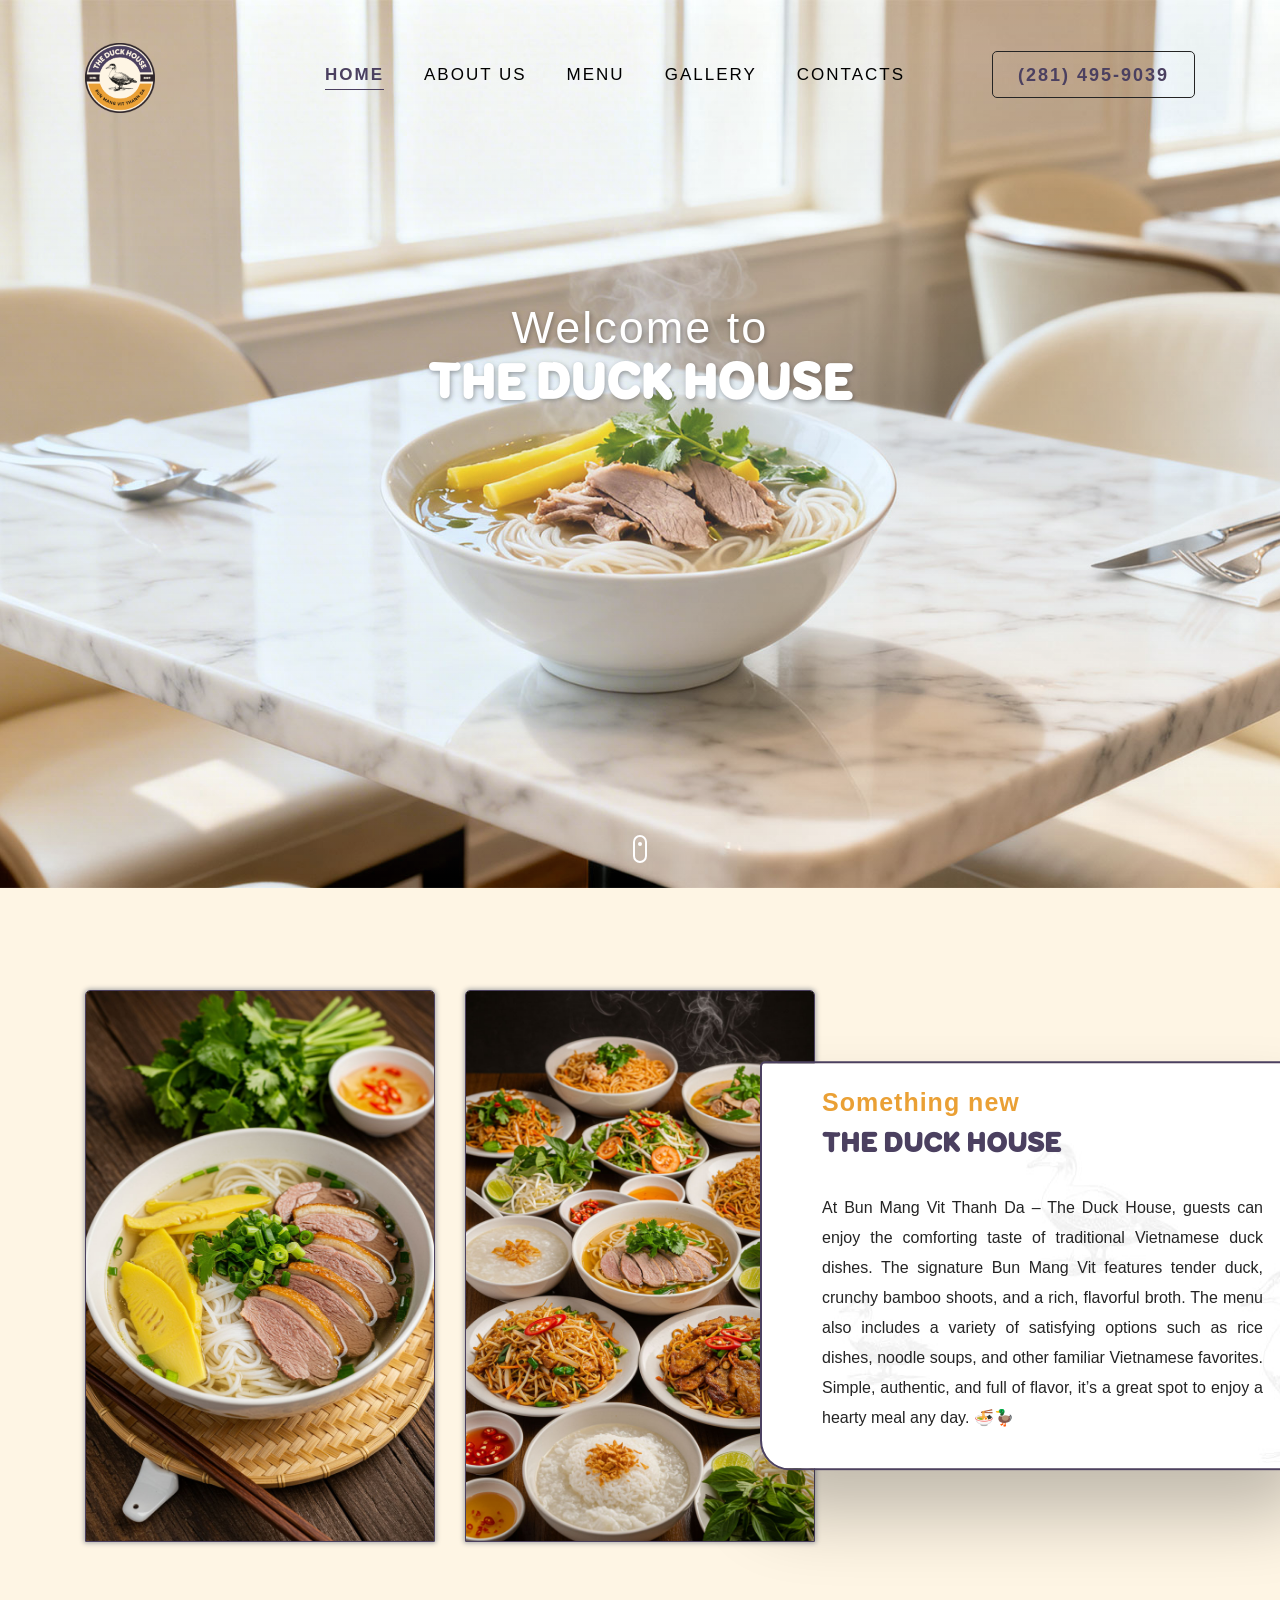
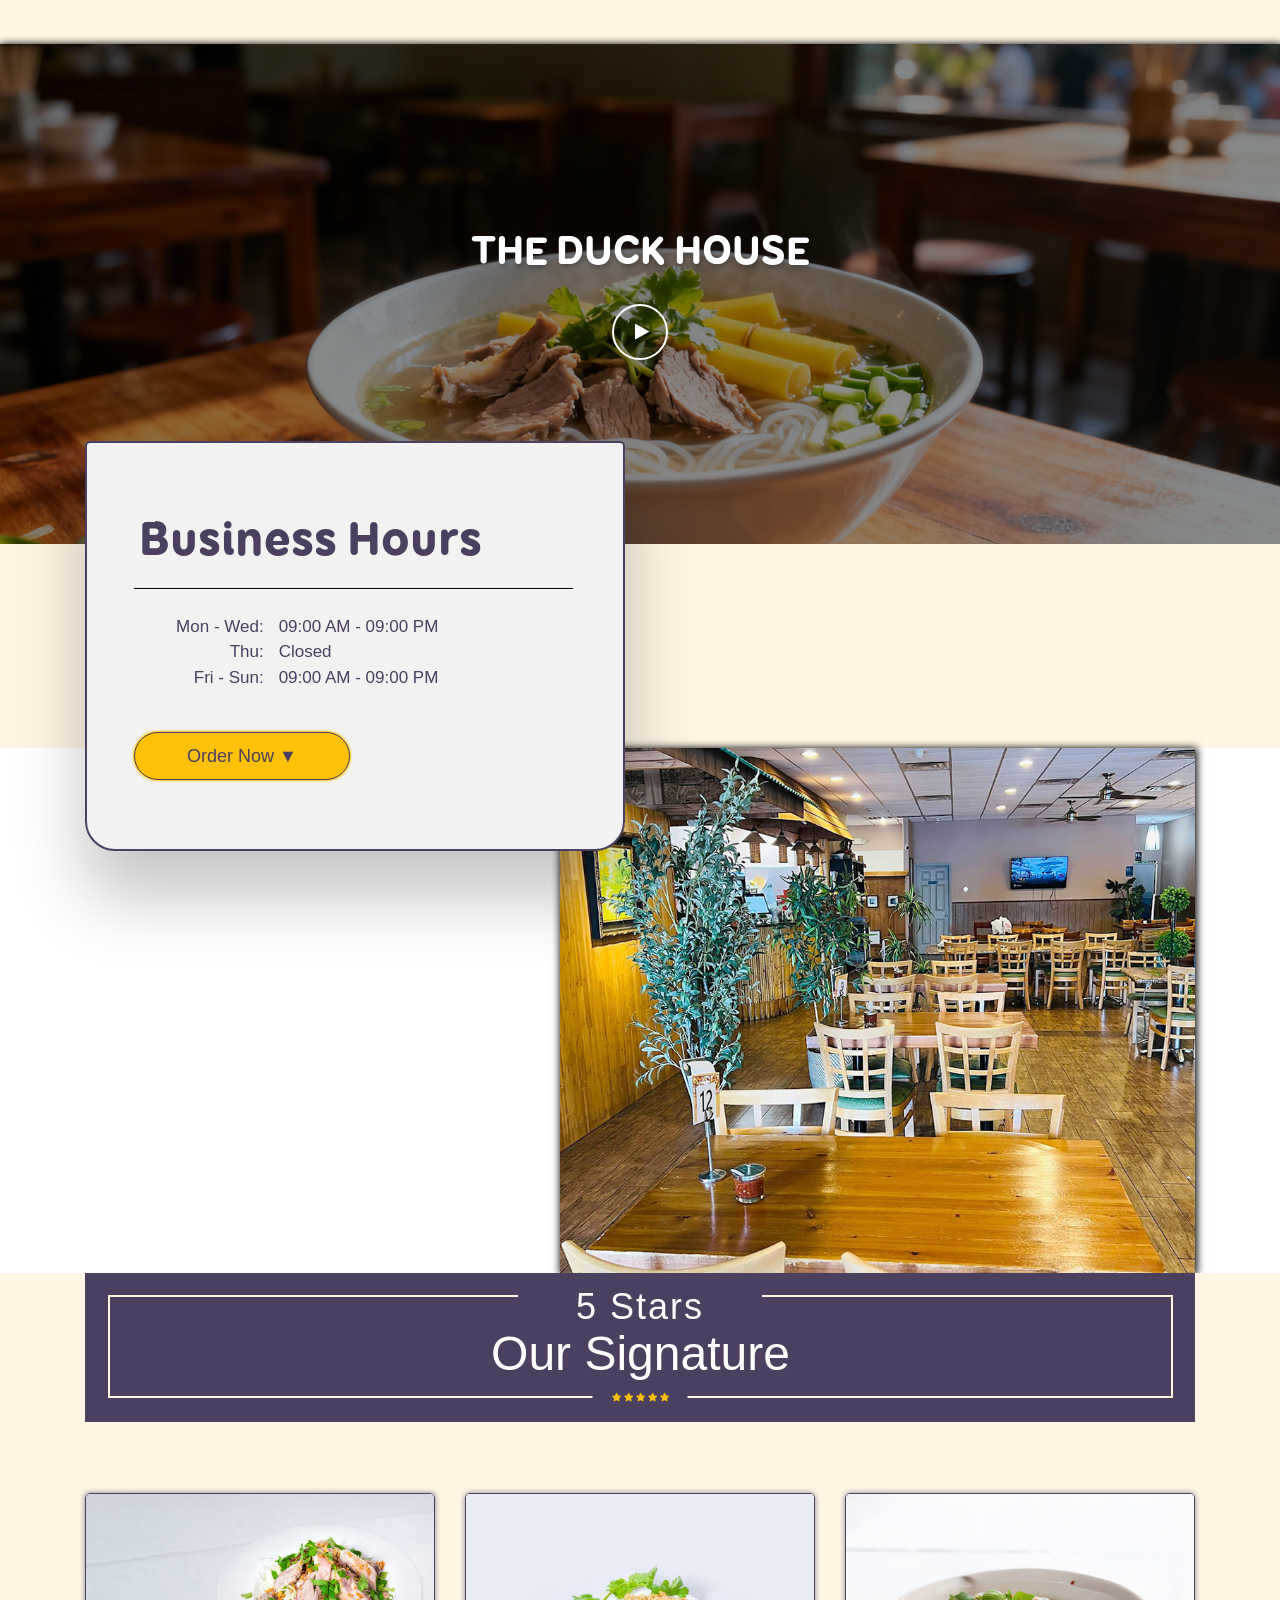
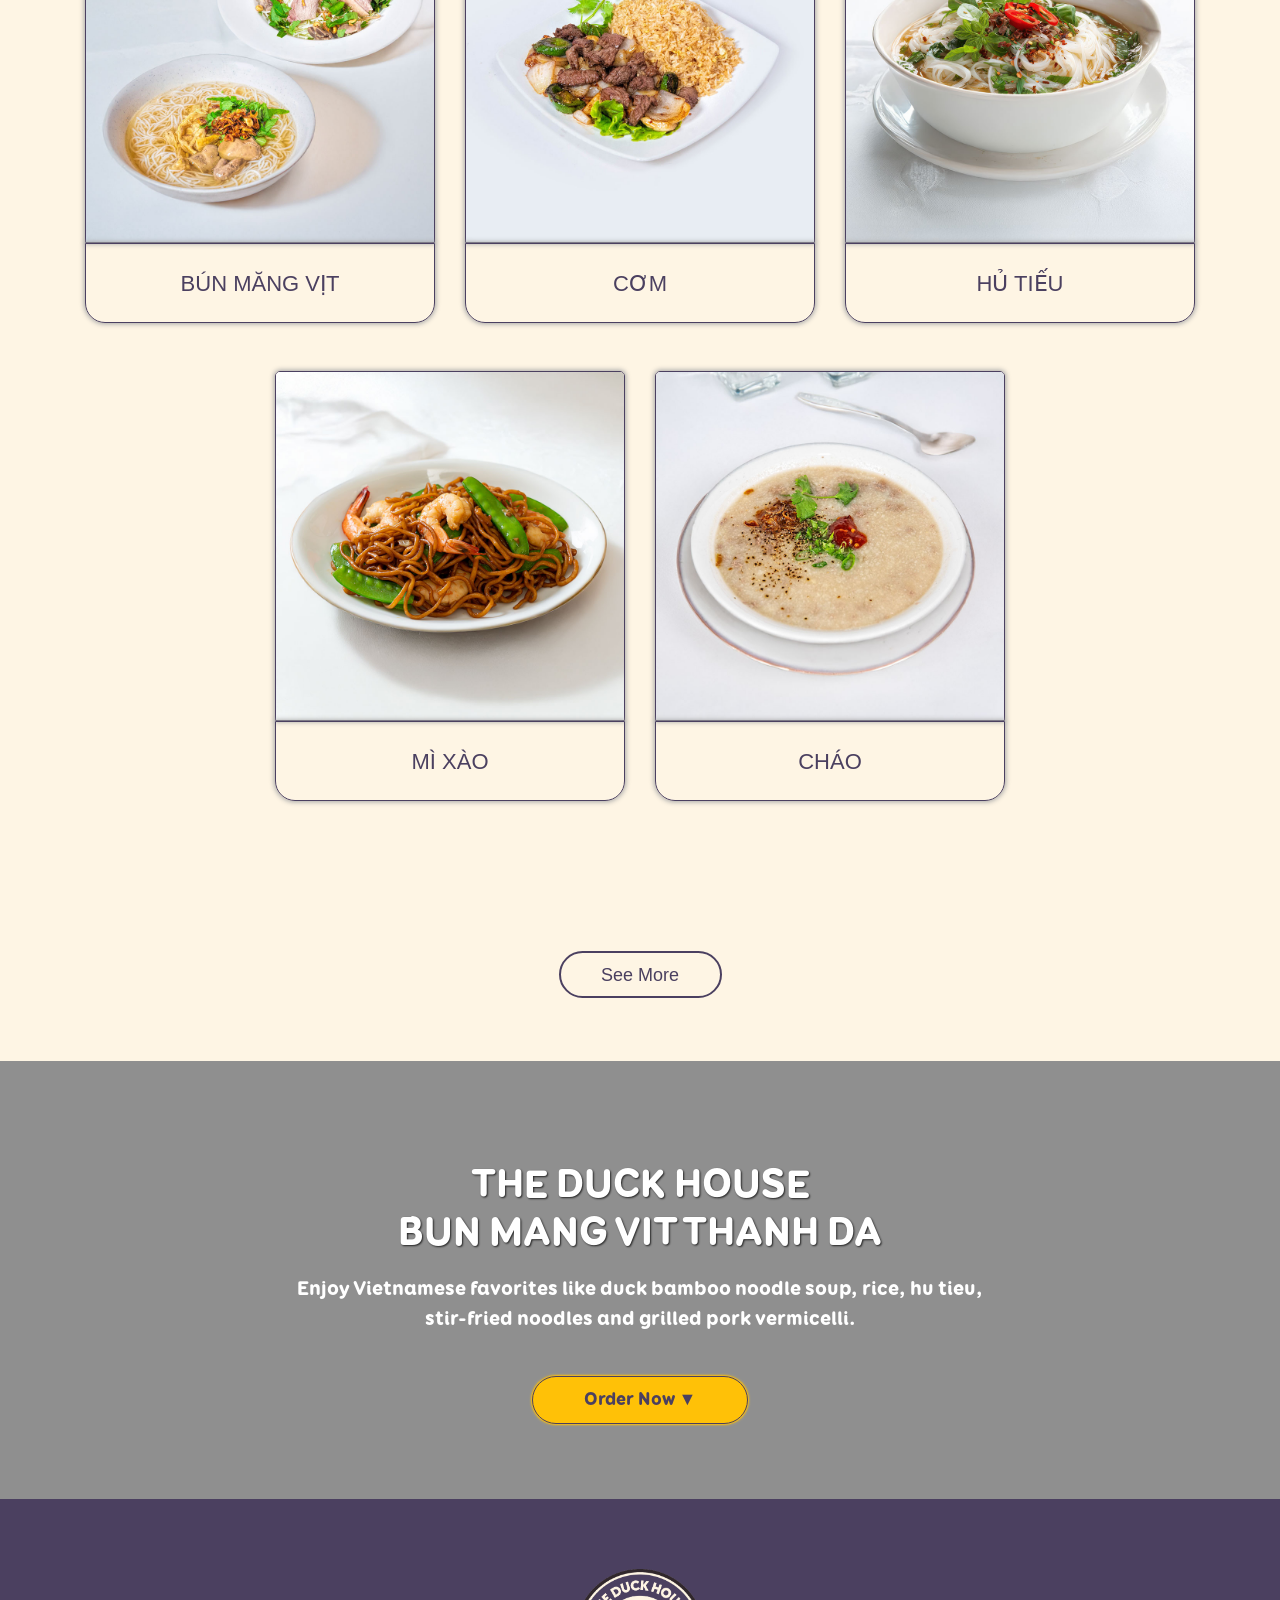
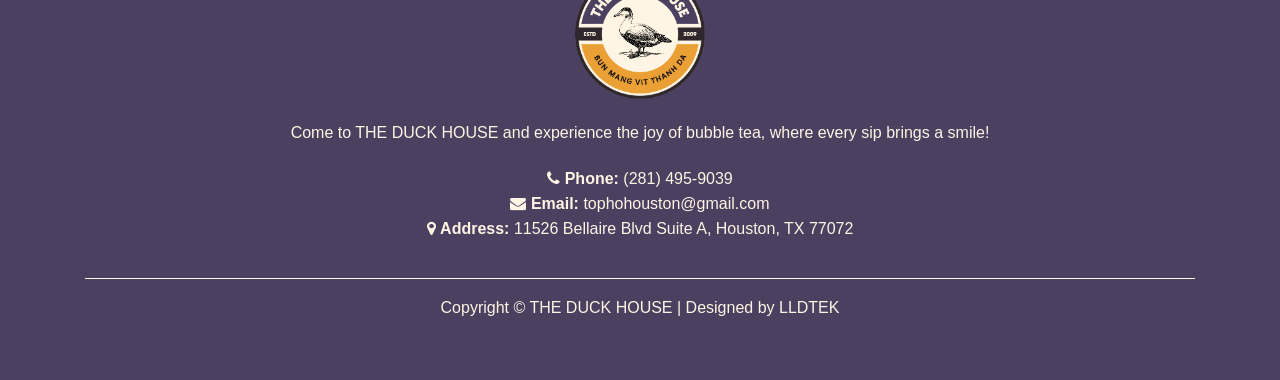
==== commit 7b3b1f49: "20260318-01" ====
--- a/index.html
+++ b/index.html
@@ -185,7 +185,24 @@
 									<div>09:00 AM - 09:00 PM</div>
 								</div>
 							</div>
-							<div class="button sig_button trans_200"><a target=_blank href="">Order Now</a></div>
+							<!-- <div class="button sig_button trans_200"><a target=_blank href="">Order Now</a></div> -->
+							
+							<div class="dropdown">
+							<button class="dropdown-btn" onclick="toggleDropdown(this)" style="color: #4b4060">
+								Order Now ▼
+							</button>
+							<div class="dropdown-content">
+								<a style="border-bottom: dashed 1px;" target=_blank href="https://www.doordash.com/store/the-duck-house-houston-24784885/20094564">
+									<img src="images/doordash.svg" style="width: 120px">
+								</a>
+								<a target=_blank href="https://www.ubereats.com/store/bun-mang-vit-thanh-da/dWcPjBzRTIimVlY2nzqs7w">
+									<img src="images/uber-eats.svg" style="width: 110px">
+								</a>
+							</div>
+						</div>
+
+						</div>
+							
 						</div>
 					</div>
 				</div>
@@ -352,12 +369,13 @@
 					<div class="reservations_content d-flex flex-column align-items-center justify-content-center fontvl">						
 						<div class="res_title mb-3">THE DUCK HOUSE<br>BUN MANG VIT THANH DA</div>
 						<div class="text-base">Enjoy Vietnamese favorites like duck bamboo noodle soup, rice, hu tieu, stir-fried noodles and grilled pork vermicelli.</div>
+						
 						<!-- <div class="res_form_container">
 							<form action="#" id="res_form" class="res_form">
 								<div class="d-flex flex-sm-row flex-column align-items-center justify-content-start">
-									 <input type="text" id="datepicker" class="res_input" required="required"> -->
-									<!-- <input type="text" class="res_input timepicker" required="required"> -->
-									<!-- <select class="res_select">
+									<input type="text" id="datepicker" class="res_input" required="required">
+									<input type="text" class="res_input timepicker" required="required">
+									<select class="res_select">
 										<option disabled="" selected="">2 person</option>
 										<option>3 person</option>
 										<option>4 person</option>
@@ -368,7 +386,23 @@
 								<button class="res_button"><a href="tel:+1(000) 000-0000" style="color: #fff">Make a Reservation</a></button>
 							</form>
 						</div> -->
-						<button class="res_button"><a target=_blank href="" style="color: #4b4060">Order Now</a></button>
+						
+						<!-- <button class="res_button"><a target=_blank href="" style="color: #4b4060">Order Now</a></button> -->
+						
+						<div class="dropdown">
+							<button class="dropdown-btn" onclick="toggleDropdown(this)" style="color: #4b4060">
+								Order Now ▼
+							</button>
+							<div class="dropdown-content">
+								<a style="border-bottom: dashed 1px;" target=_blank href="https://www.doordash.com/store/the-duck-house-houston-24784885/20094564">
+									<img src="images/doordash.svg" style="width: 120px">
+								</a>
+								<a target=_blank href="https://www.ubereats.com/store/bun-mang-vit-thanh-da/dWcPjBzRTIimVlY2nzqs7w">
+									<img src="images/uber-eats.svg" style="width: 110px">
+								</a>
+							</div>
+						</div>
+						
 					</div>
 				</div>
 			</div>
@@ -449,5 +483,24 @@
 <script src="plugins/jquery-datepicker/jquery-ui.js"></script>
 <script src="plugins/jquery-timepicker/jquery.timepicker.js"></script>
 <script src="js/custom.js"></script>
+
+<!-- Dropdown -->
+<script>
+  function toggleDropdown(button) {
+  const dropdown = button.parentElement;
+  dropdown.classList.toggle("show");
+}
+
+window.addEventListener("click", function(event) {
+  if (!event.target.closest(".dropdown")) {
+    document.querySelectorAll(".dropdown").forEach(d => {
+      d.classList.remove("show");
+    });
+  }
+});
+</script>
+
+
+
 </body>
 </html>
--- a/styles/main_styles.css
+++ b/styles/main_styles.css
@@ -1403,4 +1403,69 @@
 	/* border-bottom: 1px solid #000; */
 	height: 1px;
 	background-color: #000;
+  }
+
+
+  /* Dropdown */
+  .dropdown {
+  	position: relative;
+  	display: inline-block;
+  }
+
+  .dropdown-btn {
+  	width: 216px;
+  	height: 48px;
+  	background: #ffc107;
+  	color: #FFFFFF;
+  	border: none;
+  	outline: none;
+  	margin-top: 42px;
+  	font-size: 18px;
+  	cursor: pointer;
+  	border-radius: 50px;
+  	border: solid 1px #4b4060;
+  	box-shadow: 0 0 2px 1px #ffc107;
+  }
+
+  .dropdown-content {
+  	display: none;
+  	position: absolute;
+  	width: 216px;
+  	height: 96px;
+  	background: #fff;
+  	color: #FFFFFF;
+  	border: none;
+  	outline: none;
+  	margin-top: 5px;
+  	font-size: 18px;
+  	cursor: pointer;
+  	border-radius: 5px;
+  	border-top-left-radius: 5px;
+  	border-top-right-radius: 5px;
+  	border: solid 1px #4b4060;
+  	box-shadow: 0 0 2px 1px #ffc107;
+  	overflow: hidden;
+  	z-index: 1;
+  }
+
+  .dropdown-content a {
+  	color: #4b4060;
+  	padding: 10px 14px;
+  	text-decoration: none;
+  	display: block;
+  }
+
+  .dropdown-content a:hover {
+  	background-color: #fef5e4;
+  }
+
+  .dropdown.show .dropdown-content {
+  	display: block;
+  }
+
+  .dropdown.show .dropdown-btn {
+  	border-top-left-radius: 25px;
+  	border-top-right-radius: 25px;
+  	border-bottom-left-radius: 0;
+  	border-bottom-right-radius: 0;
   }
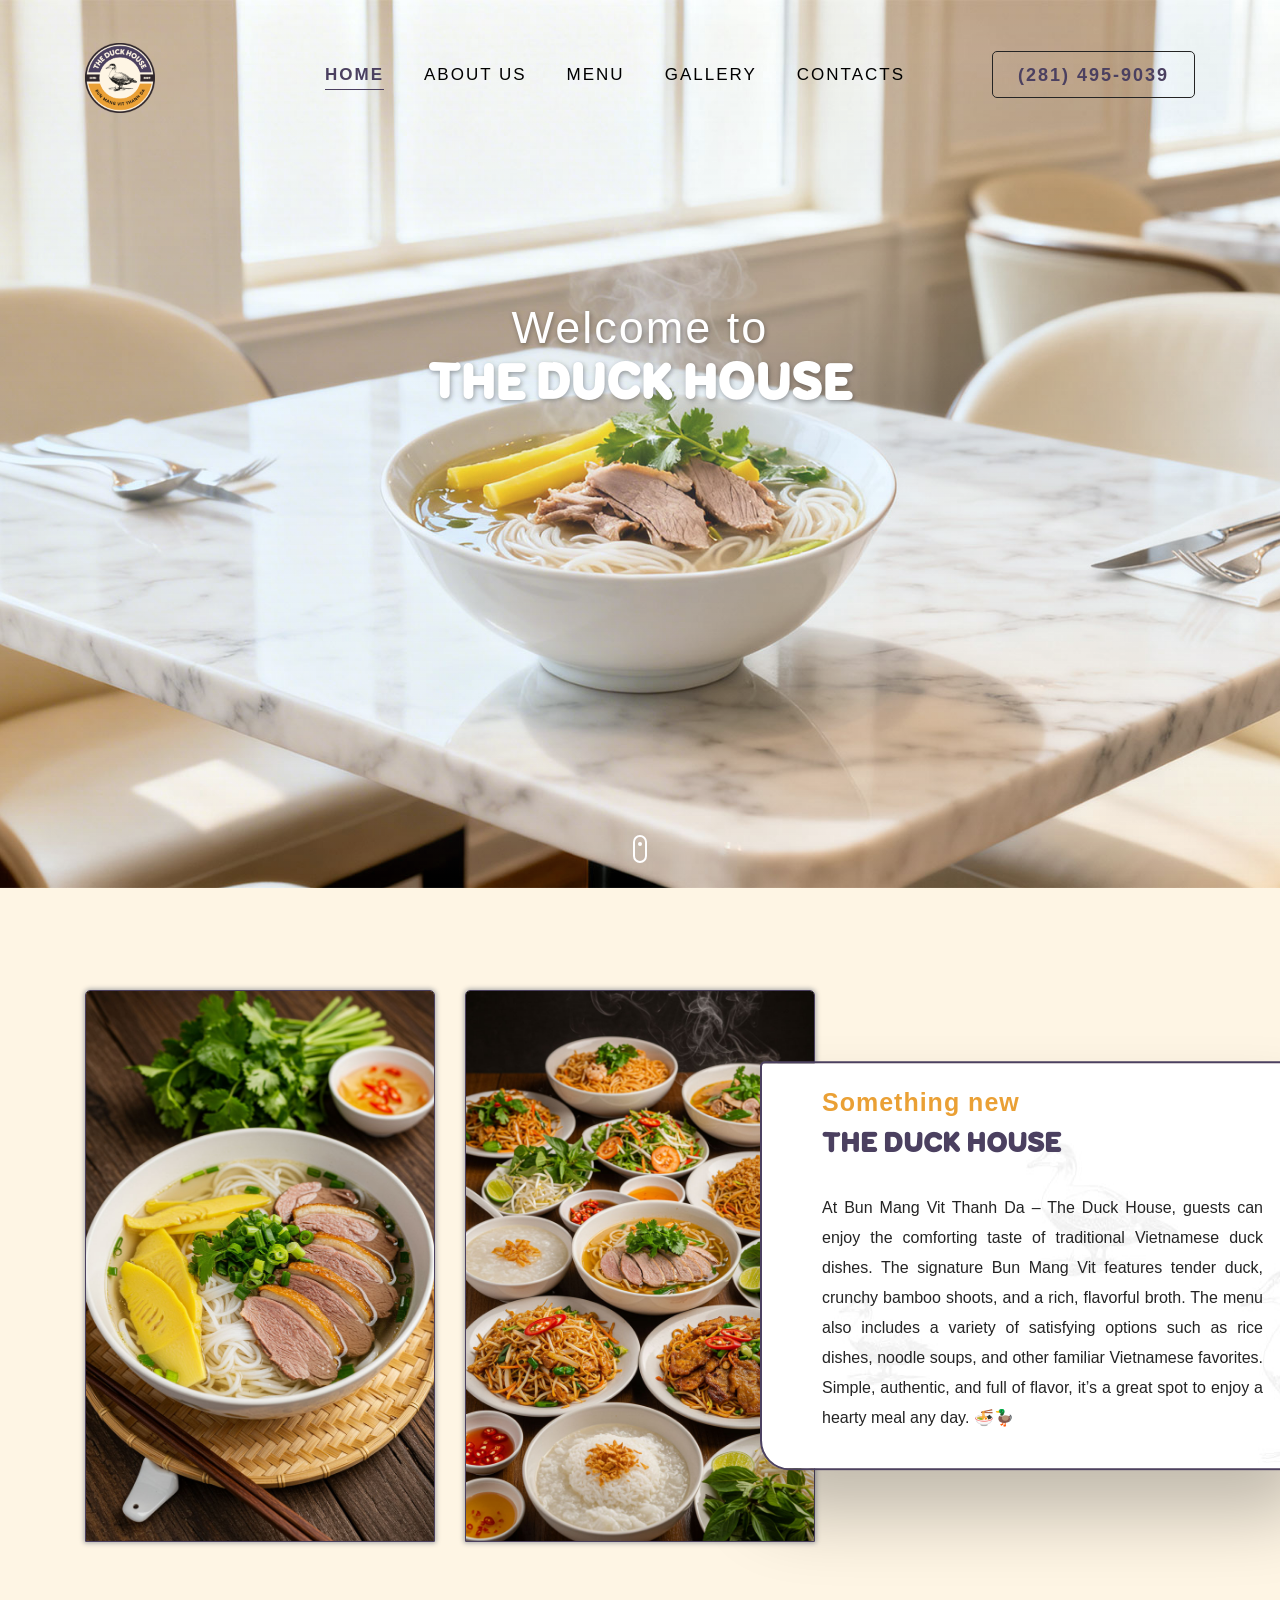
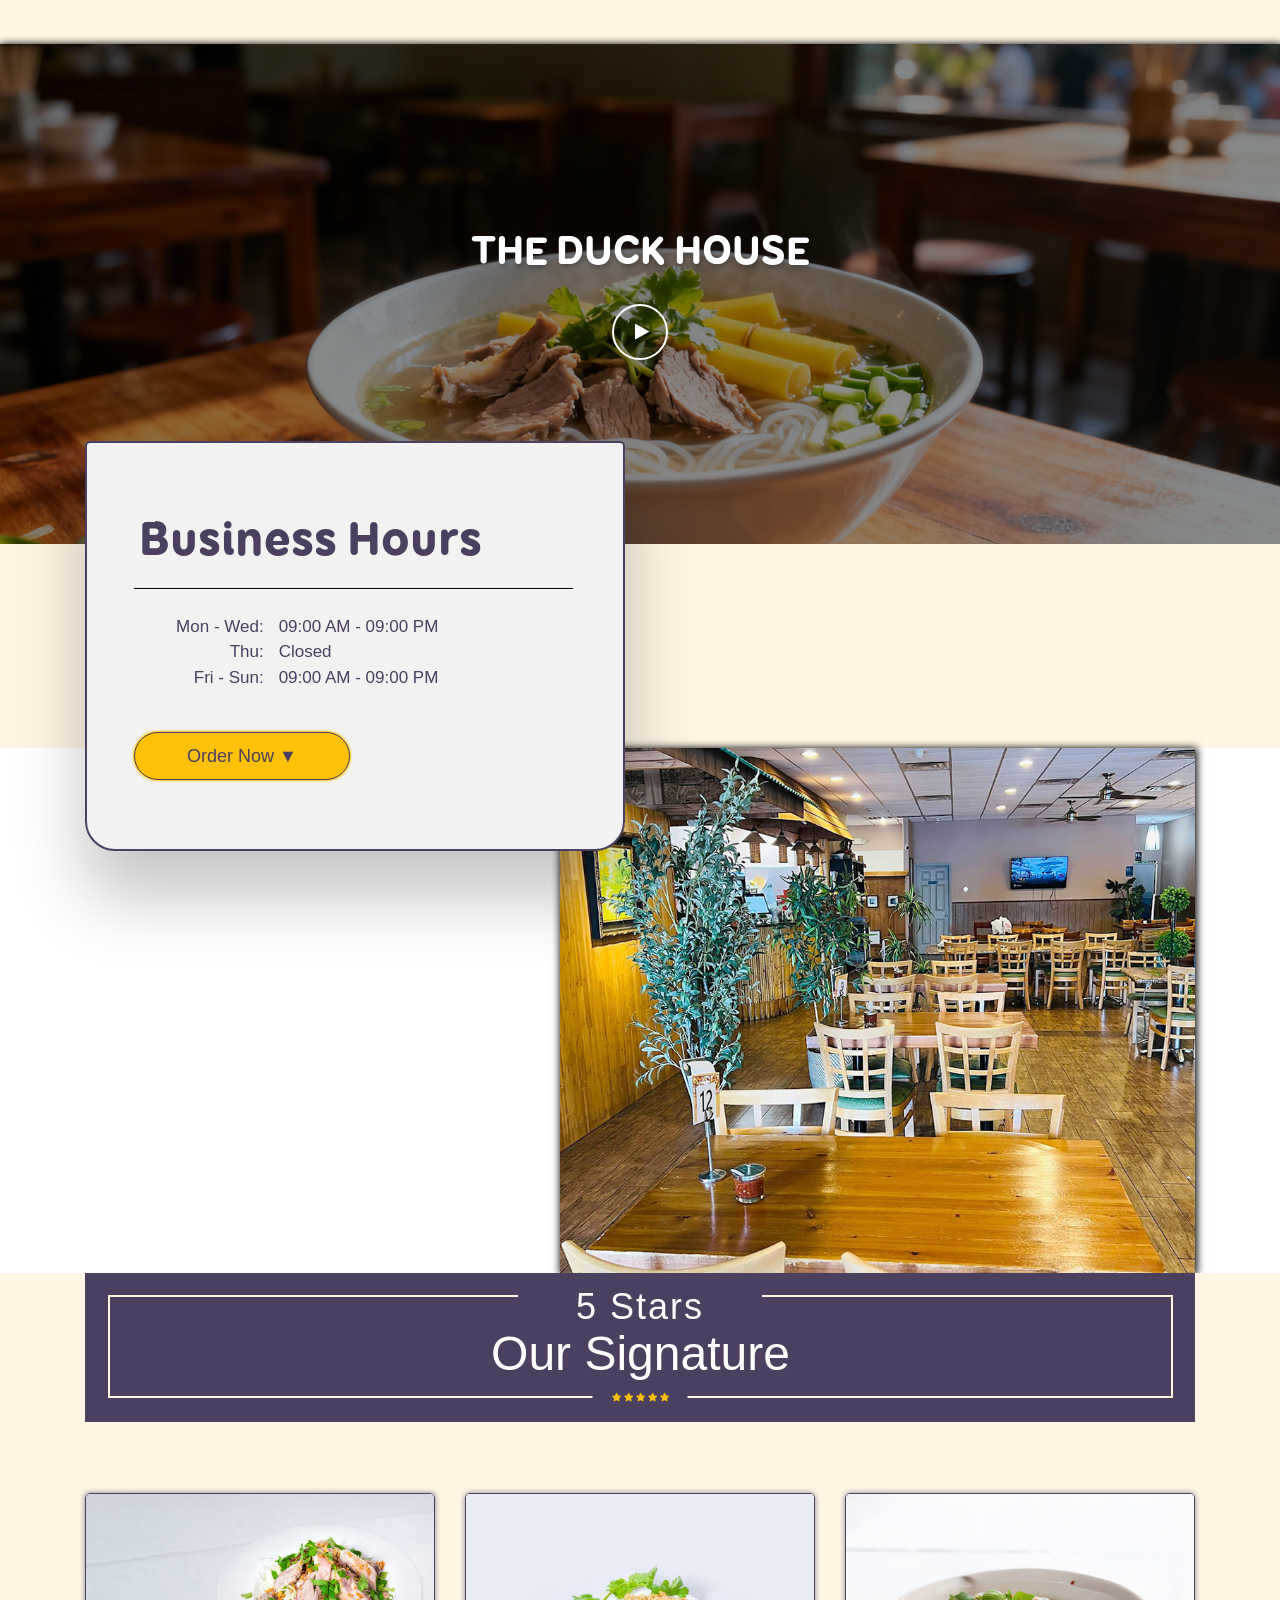
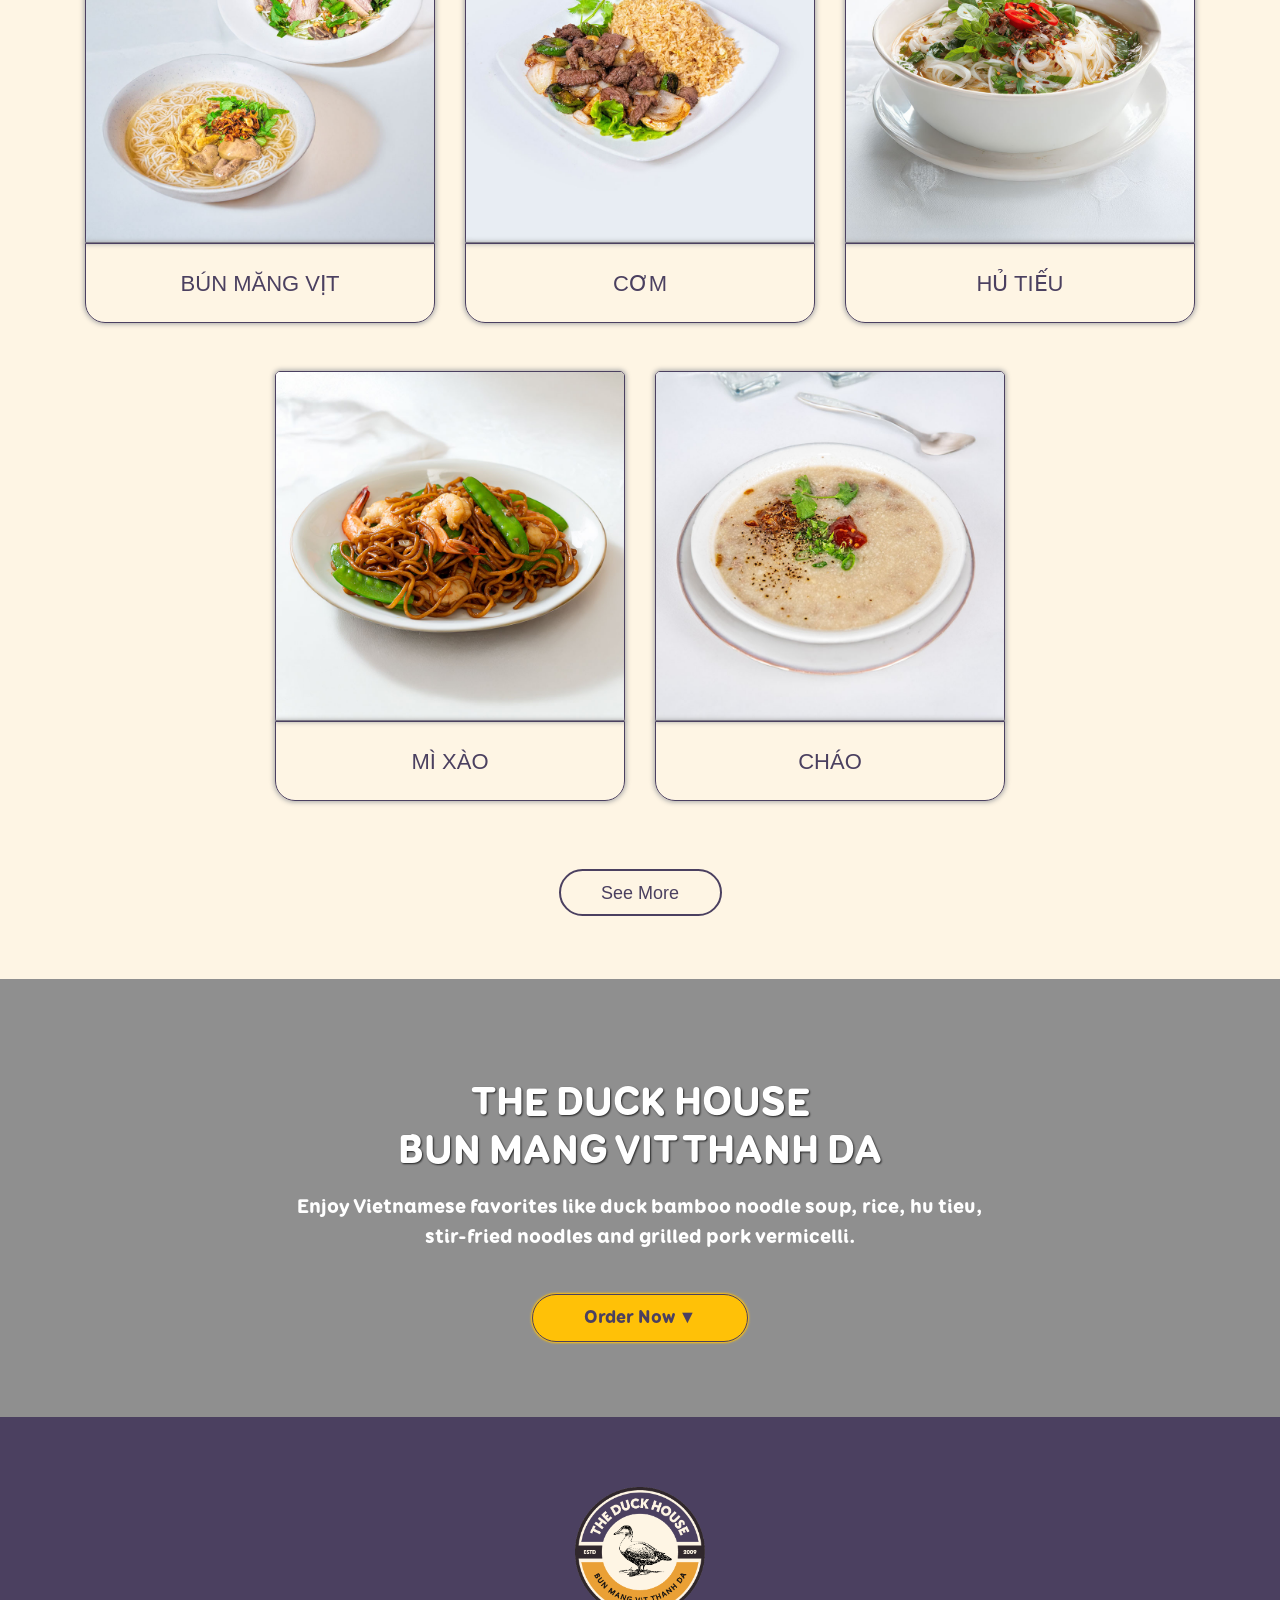
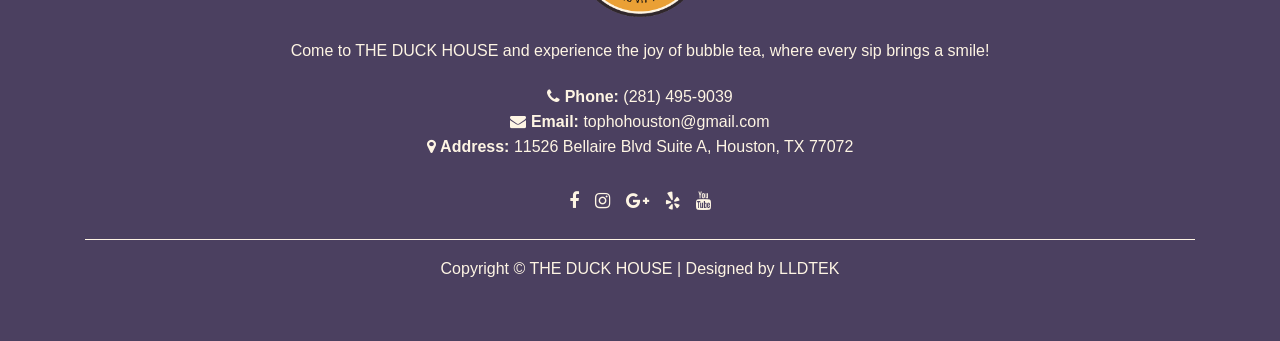
==== commit 7ed807e6: "20260319-01" ====
--- a/index.html
+++ b/index.html
@@ -440,11 +440,33 @@
 							<div class="footer_contact_text"><i class="fa fa-map-marker"></i>
 								<b>Address:</b><a style="color: #fef5e4" target=_blank href="https://maps.app.goo.gl/J9MWYykcPsi7WcvD6"> 11526 Bellaire Blvd Suite A, Houston, TX 77072</a></div>
 						</li>
+
+						<br>
+	
+						<li class="d-flex justify-content-center">
+							
+							<a class="m-2" style="color: #fef5e4; font-size: 18px" target=_blank href="https://www.facebook.com/TheduckhouseTX">
+								<i class="fa fa-facebook"></i>
+							</a>
+							<a class="m-2" style="color: #fef5e4; font-size: 18px" target=_blank href="https://www.instagram.com/bun_mang_vit_thanh_da">
+								<i class="fa fa-instagram"></i>
+							</a>
+							<a class="m-2" style="color: #fef5e4; font-size: 18px" target=_blank href="https://maps.app.goo.gl/pSvaCvKmJEF21SHP9">
+								<i class="fa fa-google-plus"></i>
+							</a>
+							<a class="m-2" style="color: #fef5e4; font-size: 18px" target=_blank href="https://www.yelp.com/biz/bun-mang-vit-thanh-da-houston-2">
+								<i class="fa fa-yelp"></i>
+							</a>
+							<a class="m-2" style="color: #fef5e4; font-size: 18px" target=_blank href="https://www.youtube.com/watch?v=9XN7PLLBdHE">
+								<i class="fa fa-youtube"></i>
+							</a>
+							
+						</li>
+						
 					</ul>
-				<br>
 				<hr>	
 				</div>
-
+				
 				<div class="col-lg-12 footer_col">
 					<div class="footer_contact_text">
 						Copyright &copy; THE DUCK HOUSE | Designed by <a href="https://lldtek.org" target="_blank" style="color: #fef5e4">LLDTEK</a>
--- a/styles/main_styles.css
+++ b/styles/main_styles.css
@@ -1084,7 +1084,7 @@
 .themenu_row
 {
 	margin-top: 71px;
-	padding-bottom: 102px;
+	padding-bottom: 20px;
 }
 .themenu_col_title
 {
--- a/styles/responsive.css
+++ b/styles/responsive.css
@@ -161,10 +161,10 @@
 	{
 		margin-bottom: 80px;
 	}
-	.footer_col:not(:last-child)
+	/* .footer_col:not(:last-child)
 	{
 		margin-bottom: 80px;
-	}
+	} */
 }
 
 /************
@@ -319,7 +319,7 @@
 	}
 	.res_title
 	{
-		font-size: 36px;
+		font-size: 32px;
 	}
 	.res_form_container
 	{
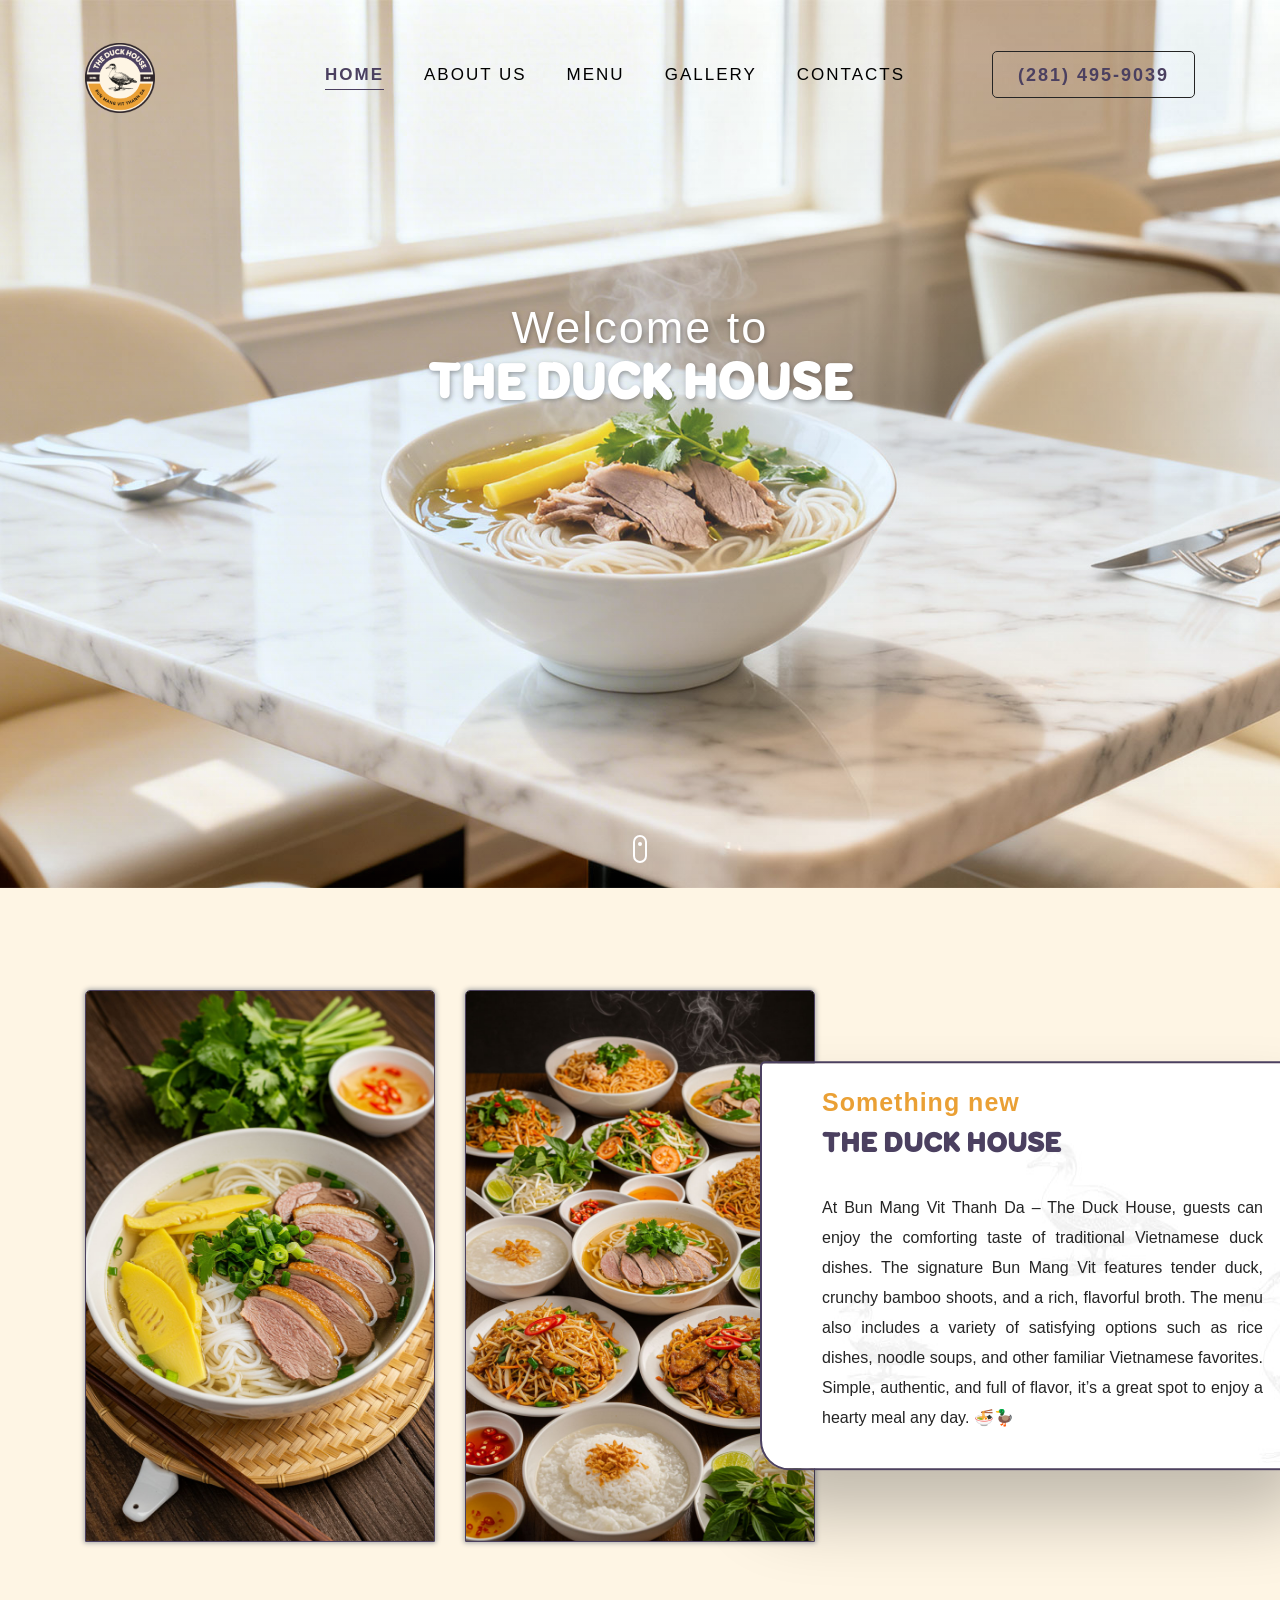
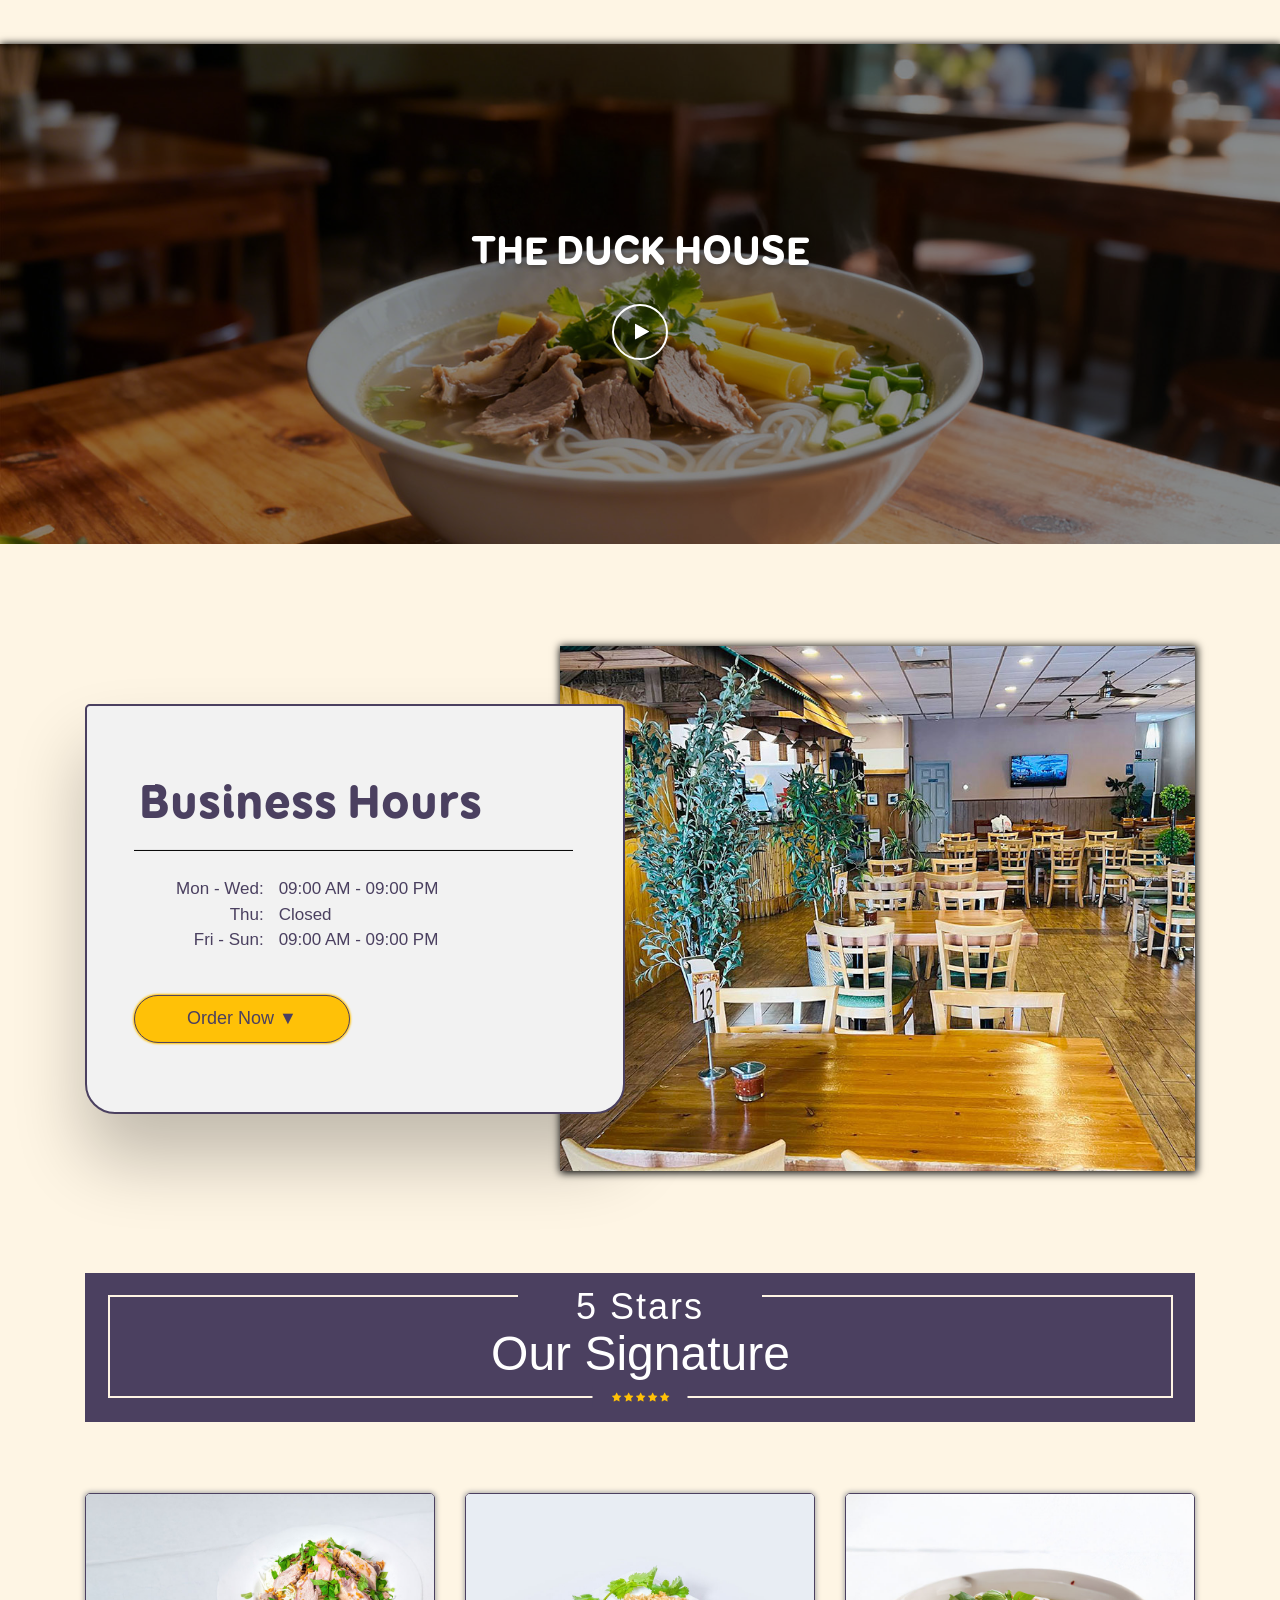
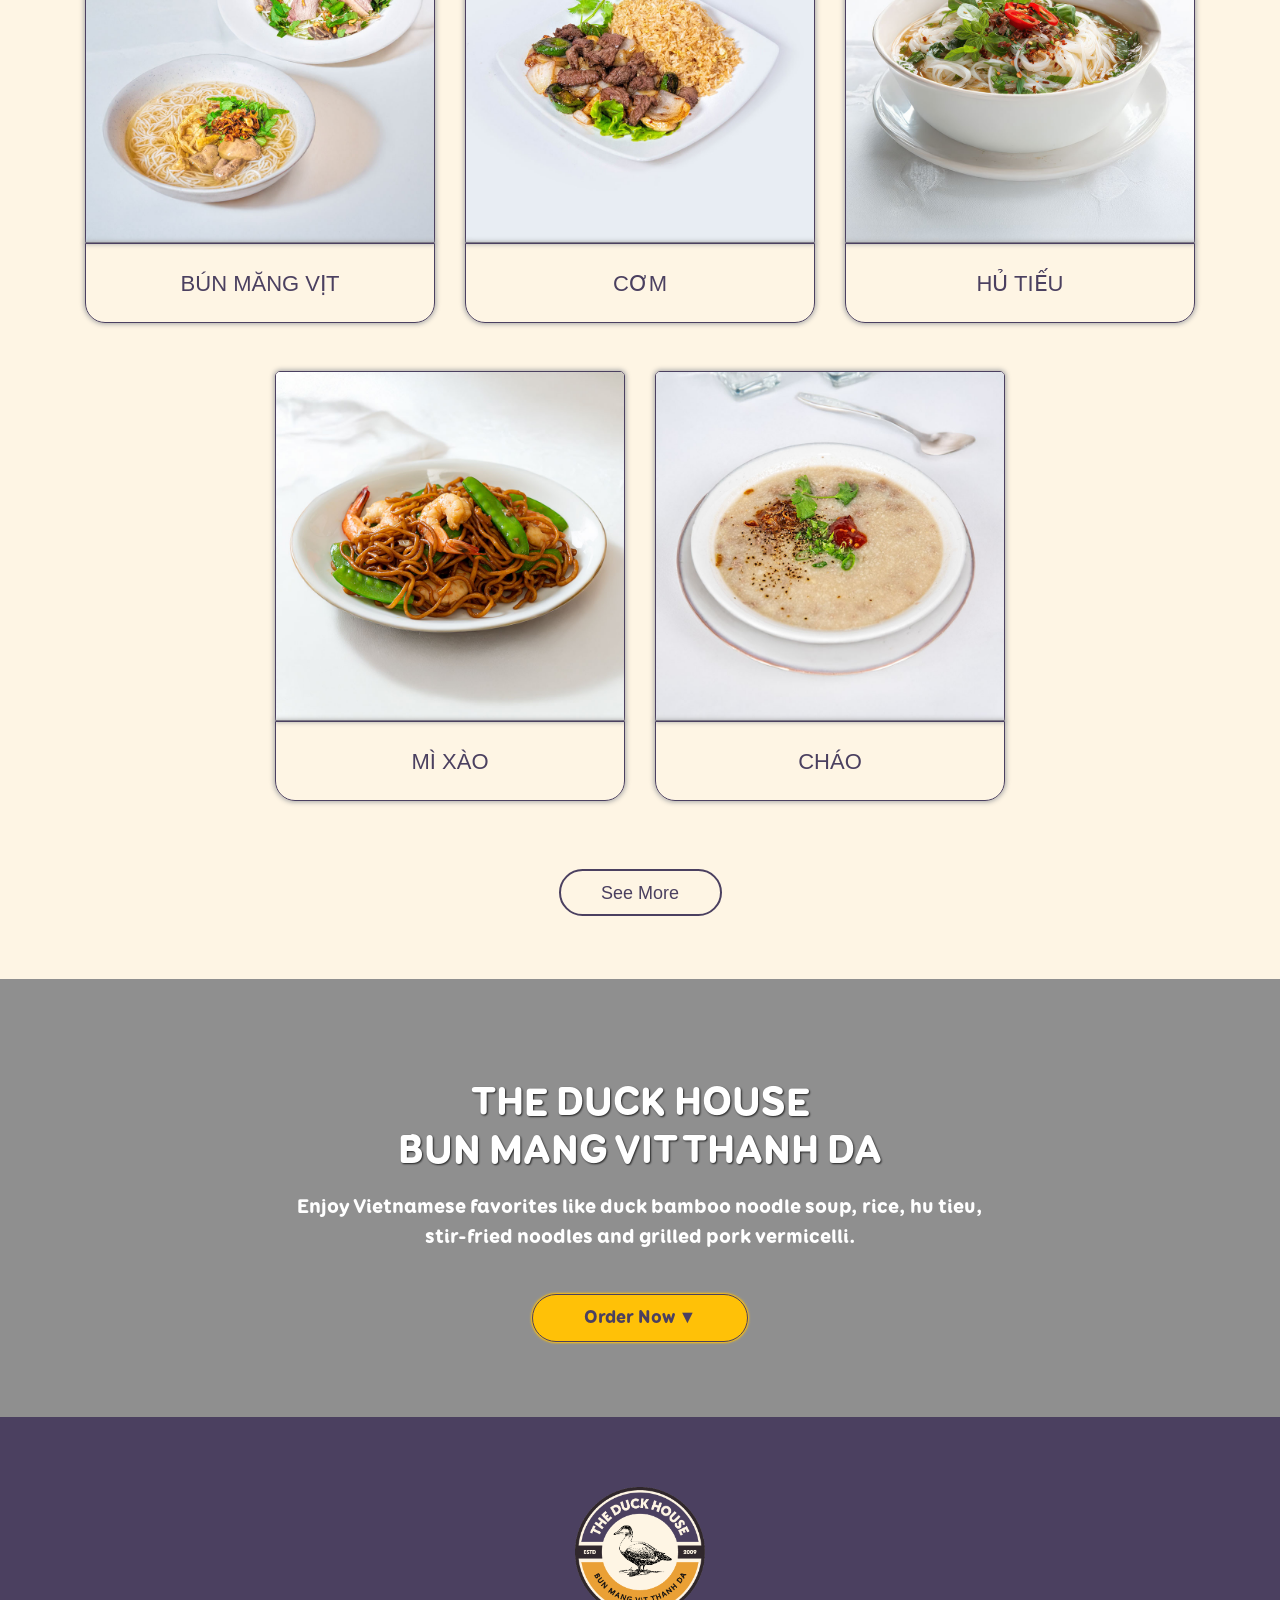
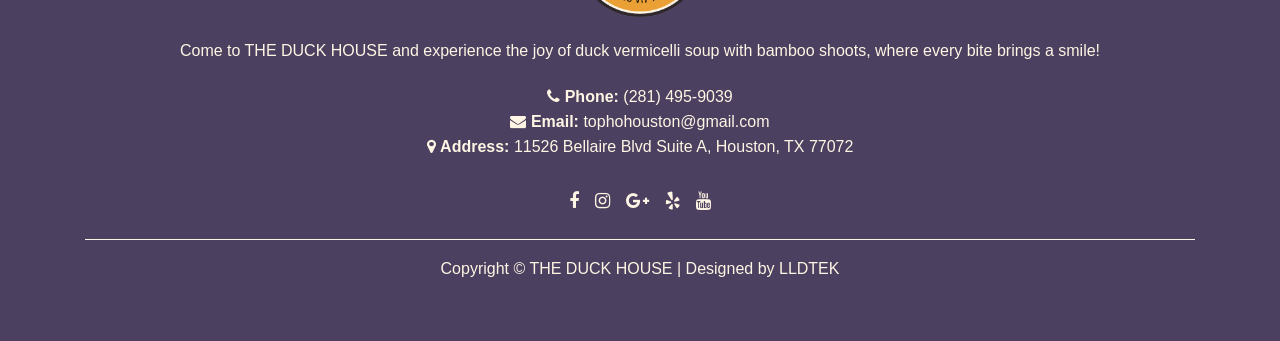
==== commit 9a147c77: "20260320-01" ====
--- a/index.html
+++ b/index.html
@@ -155,6 +155,7 @@
 
 	<div class="sig">
 		<div class="sig_content_container">
+			
 			<div class="container">
 				<div class="row">
 					<div class="col-lg-6">
@@ -188,26 +189,26 @@
 							<!-- <div class="button sig_button trans_200"><a target=_blank href="">Order Now</a></div> -->
 							
 							<div class="dropdown">
-							<button class="dropdown-btn" onclick="toggleDropdown(this)" style="color: #4b4060">
-								Order Now ▼
-							</button>
-							<div class="dropdown-content">
-								<a style="border-bottom: dashed 1px;" target=_blank href="https://www.doordash.com/store/the-duck-house-houston-24784885/20094564">
-									<img src="images/doordash.svg" style="width: 120px">
-								</a>
-								<a target=_blank href="https://www.ubereats.com/store/bun-mang-vit-thanh-da/dWcPjBzRTIimVlY2nzqs7w">
-									<img src="images/uber-eats.svg" style="width: 110px">
-								</a>
+								<button class="dropdown-btn" onclick="toggleDropdown(this)" style="color: #4b4060">
+									Order Now ▼
+								</button>
+								<div class="dropdown-content">
+									<a style="border-bottom: dashed 1px;" target=_blank
+										href="https://www.doordash.com/store/the-duck-house-houston-24784885/20094564">
+										<img src="images/doordash.svg" style="width: 120px">
+									</a>
+									<a target=_blank href="https://www.ubereats.com/store/bun-mang-vit-thanh-da/dWcPjBzRTIimVlY2nzqs7w">
+										<img src="images/uber-eats.svg" style="width: 110px">
+									</a>
+								</div>
 							</div>
-						</div>
-
-						</div>
-							
-						</div>
-					</div>
-				</div>
-			</div>
-		</div>
+						</div>		
+					</div>
+				</div>
+			</div>
+		</div>
+		
+		
 		<div class="sig_image_container">
 			<div class="container">
 				<div class="row">
@@ -424,7 +425,7 @@
 					</div>
 					<br>
 					<div class="footer_contact_text">
-						Come to THE DUCK HOUSE and experience the joy of bubble tea, where every sip brings a smile!
+						Come to THE DUCK HOUSE and experience the joy of duck vermicelli soup with bamboo shoots, where every bite brings a smile!
 					</div>
 					<br>
 					<ul>
